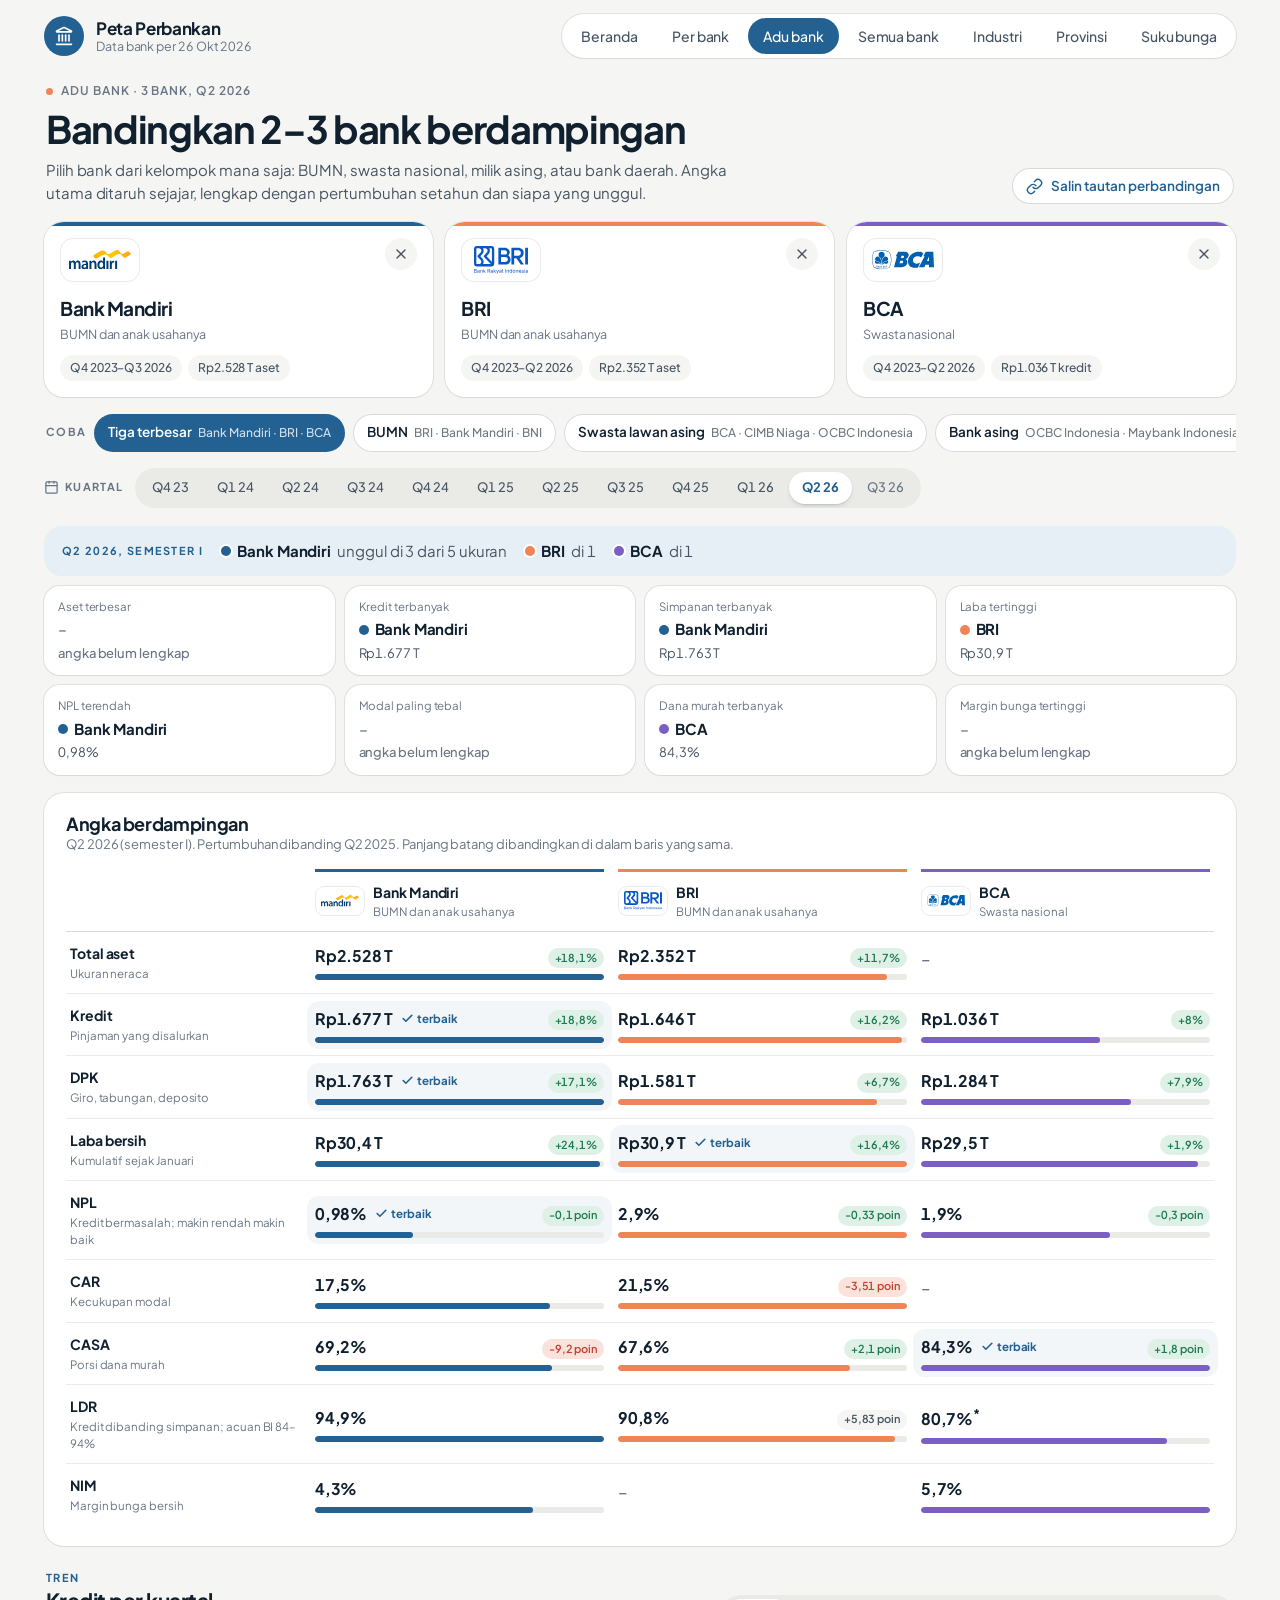
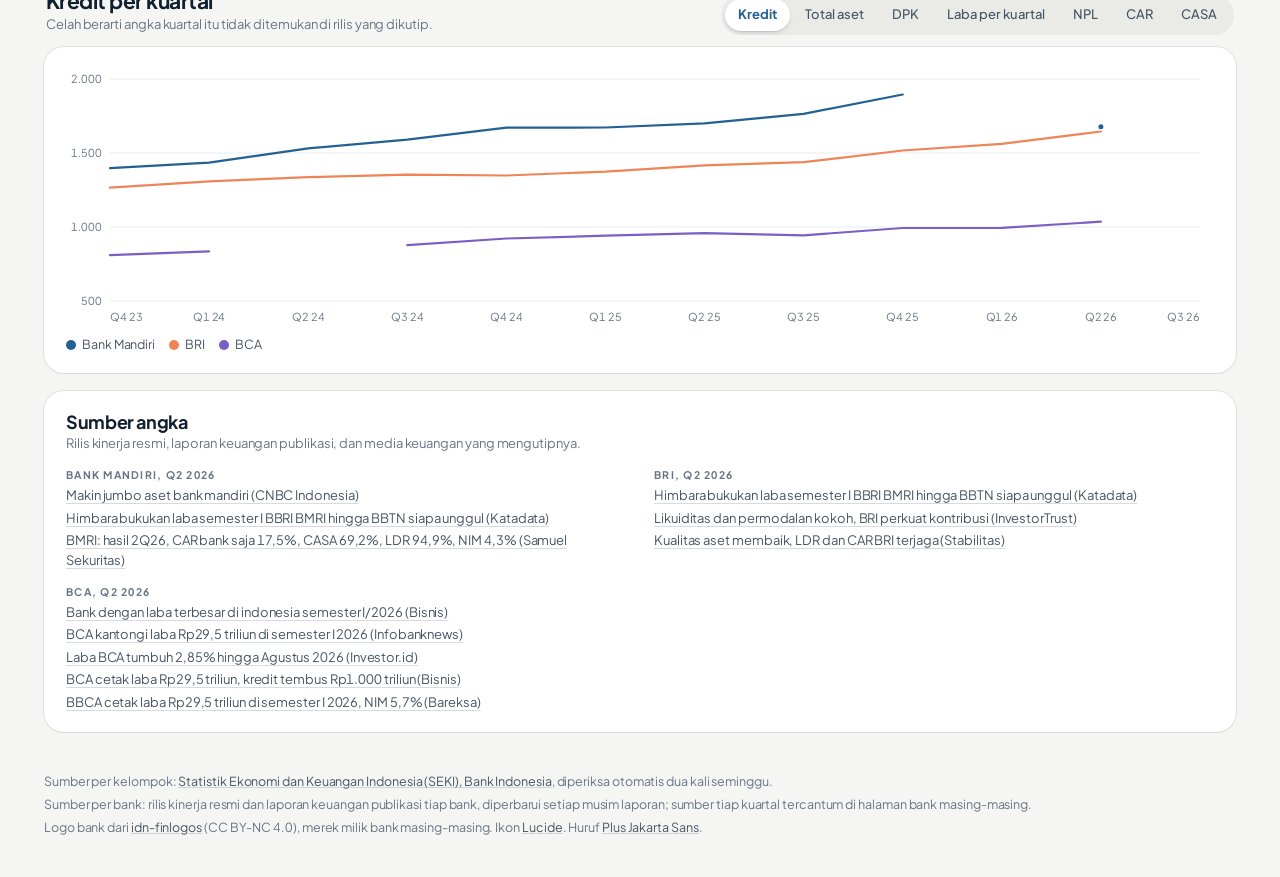
==== banding.html @ 20ae86d4 "Add files via upload" ====
<!doctype html>
<html lang="id">
<head>
  <meta charset="utf-8">
  <meta name="viewport" content="width=device-width, initial-scale=1, viewport-fit=cover">
  <title>Adu 2–3 bank · Peta Perbankan</title>
  <meta name="description" content="Bandingkan dua atau tiga bank mana saja secara berdampingan: aset, kredit, DPK, laba, NPL, CAR, CASA, LDR, dan NIM per kuartal.">
  <meta name="theme-color" content="#F5F5F3">
  <link rel="icon" href="icon.svg" type="image/svg+xml">
  <link rel="preload" href="plus-jakarta-sans.woff2" as="font" type="font/woff2" crossorigin>
  <link rel="stylesheet" href="base.css">
  <link rel="stylesheet" href="style.css">
</head>
<body data-page="banding">
  <header class="top">
    <a class="brand" href="./">
      <span class="brand-mark"><svg class="lc" viewBox="0 0 24 24" fill="none" stroke="currentColor" stroke-width="2" stroke-linecap="round" stroke-linejoin="round" aria-hidden="true"><path d="M10 18v-7"/><path d="M11.119 2.205a2 2 0 0 1 1.762 0l7.84 3.846A.5.5 0 0 1 20.5 7h-17a.5.5 0 0 1-.22-.949z"/><path d="M14 18v-7"/><path d="M18 18v-7"/><path d="M3 22h18"/><path d="M6 18v-7"/></svg></span>
      <span class="brand-text"><b>Peta Perbankan</b><span id="updated">Memuat data…</span></span>
    </a>
    <nav class="top-nav" aria-label="Halaman">
      <a href="./">Beranda</a>
      <a href="bank.html">Per bank</a>
      <a href="banding.html" aria-current="page">Adu bank</a>
      <a href="daftar.html">Semua bank</a>
      <a href="industri.html">Industri</a>
      <a href="provinsi.html">Provinsi</a>
      <a href="bunga.html">Suku bunga</a>
    </nav>
  </header>

  <main class="main">
    <section class="page-head">
      <div class="ph-copy">
        <span class="eyebrow"><i class="dot"></i><span id="cmp-eyebrow">Adu bank</span></span>
        <h1 class="page-title">Bandingkan 2–3 bank berdampingan</h1>
        <p class="lede">Pilih bank dari kelompok mana saja: BUMN, swasta nasional, milik asing, atau bank daerah. Angka utama ditaruh sejajar, lengkap dengan pertumbuhan setahun dan siapa yang unggul.</p>
      </div>
      <div class="ph-tools"><button type="button" class="btn light sm" id="cmp-share"><svg class="lc" viewBox="0 0 24 24" fill="none" stroke="currentColor" stroke-width="2" stroke-linecap="round" stroke-linejoin="round" aria-hidden="true"><path d="M10 13a5 5 0 0 0 7.54.54l3-3a5 5 0 0 0-7.07-7.07l-1.72 1.71"/><path d="M14 11a5 5 0 0 0-7.54-.54l-3 3a5 5 0 0 0 7.07 7.07l1.71-1.71"/></svg><span>Salin tautan perbandingan</span></button></div>
    </section>

    <div id="banner" class="banner" hidden></div>

    <section class="cmp-slots needs-bank" id="cmp-slots" aria-label="Bank yang dibandingkan"></section>
    <div class="cmp-picks needs-bank" id="cmp-picks"></div>

    <div class="qbar needs-bank" id="cmp-qbar">
      <span class="qbar-label"><svg class="lc" viewBox="0 0 24 24" fill="none" stroke="currentColor" stroke-width="2" stroke-linecap="round" stroke-linejoin="round" aria-hidden="true"><rect x="3" y="3" width="18" height="18" rx="2"/><path d="M16 2v3"/><path d="M3 9h18"/><path d="M8 2v3"/></svg>Kuartal</span>
      <div class="seg qseg" id="cmp-quarter" role="group" aria-label="Kuartal"></div>
    </div>

    <section class="cmp-verdict needs-bank" id="cmp-verdict" aria-label="Siapa unggul"></section>

    <section class="card needs-bank" aria-labelledby="cmp-table-h">
      <div class="card-head"><div><h2 id="cmp-table-h">Angka berdampingan</h2><p id="cmp-table-sub"></p></div></div>
      <div class="cmp-table" id="cmp-table" role="table" aria-labelledby="cmp-table-h"></div>
    </section>

    <section class="sect needs-bank" id="cmp-trend-sect" aria-labelledby="cmp-trend-h">
      <div class="sect-head">
        <div><span class="kicker">Tren</span><h2 id="cmp-trend-h">Per kuartal</h2><p id="cmp-trend-note"></p></div>
        <div class="seg" id="cmp-metric" role="group" aria-label="Ukuran"></div>
      </div>
      <div class="card"><div id="cmp-trend"></div></div>
    </section>

    <section class="card needs-bank" aria-labelledby="cmp-src-h">
      <div class="card-head"><div><h2 id="cmp-src-h">Sumber angka</h2><p>Rilis kinerja resmi, laporan keuangan publikasi, dan media keuangan yang mengutipnya.</p></div></div>
      <ul class="bd-sources" id="cmp-sources"></ul>
    </section>
  </main>

  <footer class="foot">
    <span>Sumber per kelompok: <a href="https://www.bi.go.id/id/statistik/ekonomi-keuangan/seki/default.aspx" target="_blank" rel="noopener">Statistik Ekonomi dan Keuangan Indonesia (SEKI), Bank Indonesia</a>, diperiksa otomatis dua kali seminggu. <span id="src-list"></span></span>
    <span>Sumber per bank: rilis kinerja resmi dan laporan keuangan publikasi tiap bank, diperbarui setiap musim laporan; sumber tiap kuartal tercantum di halaman bank masing-masing.</span>
    <span>Logo bank dari <a href="https://github.com/hafidznoor/idn-finlogos" target="_blank" rel="noopener">idn-finlogos</a> (CC BY-NC 4.0), merek milik bank masing-masing. Ikon <a href="https://lucide.dev" target="_blank" rel="noopener">Lucide</a>. Huruf <a href="https://github.com/tokotype/PlusJakartaSans" target="_blank" rel="noopener">Plus Jakarta Sans</a>.</span>
  </footer>

  <script type="module" src="app.js"></script>
</body>
</html>
---- base.css ----
/* Dasar tampilan seri #30Hari30Website
   Kartu putih bersudut besar di atas abu-abu sangat muda, tombol pil hitam, Google Sans Flex.
   Setiap proyek hanya mengganti --accent (dan --accent-soft) di style.css-nya sendiri. */

@font-face {
  font-family: 'Google Sans Flex';
  src: url('./google-sans-flex.woff2') format('woff2');
  font-weight: 1 1000;
  font-style: normal;
  font-display: swap;
}

:root {
  --ink: #15110E;
  --ink-2: #5E5550;
  --ink-3: #8F857E;
  --line: rgba(21, 17, 14, .08);
  --line-2: rgba(21, 17, 14, .14);
  --bg: #F4F4F2;
  --bg-2: #E9E9E6;
  --card: #FFFFFF;
  --accent: #2F6BFF;
  --accent-soft: #E3EBFF;
  --good: #1E8A55;
  --good-soft: #DCF2E5;
  --bad: #D8381E;
  --bad-soft: #FDE2DB;
  --warn: #A86400;
  --warn-soft: #FFEBC2;
  --shadow: 0 1px 2px rgba(20, 20, 20, .04), 0 24px 48px -30px rgba(20, 20, 20, .22);
  --font: 'Google Sans Flex', 'Google Sans', 'Segoe UI', Roboto, system-ui, sans-serif;
  --radius: 32px;
  /* Warna seri kategorikal (urutan tetap, lulus uji buta warna untuk garis dan batang bersebelahan). */
  --s1: #2a78d6; --s2: #eb6834; --s3: #1baf7a; --s4: #eda100; --s5: #e87ba4; --s6: #008300; --s7: #6250d6; --s8: #e34948;
}

* { box-sizing: border-box; }
html { -webkit-text-size-adjust: 100%; }
body {
  margin: 0; min-height: 100vh; font-family: var(--font); color: var(--ink); background: var(--bg);
  font-size: 15px; line-height: 1.5; -webkit-font-smoothing: antialiased; font-variant-numeric: tabular-nums;
}
[hidden] { display: none !important; }
button, input, select, textarea { font: inherit; color: inherit; }
h1, h2, h3, h4, p, figure, blockquote, dl, dd { margin: 0; }
ul[class], ol[class] { list-style: none; margin: 0; padding: 0; }
a { color: inherit; }
img { max-width: 100%; }
svg { flex-shrink: 0; }
.ic { width: 18px; height: 18px; fill: none; stroke: currentColor; stroke-width: 1.8; stroke-linecap: round; stroke-linejoin: round; }
:focus-visible { outline: 2px solid var(--ink); outline-offset: 3px; }
.sr-only { position: absolute; width: 1px; height: 1px; overflow: hidden; clip: rect(0 0 0 0); white-space: nowrap; }

/* ---------- Kerangka ---------- */
.top {
  display: flex; align-items: center; justify-content: space-between; gap: 16px;
  max-width: 1240px; margin: 0 auto; padding: calc(18px + env(safe-area-inset-top, 0px)) 24px 10px;
}
.brand { display: flex; align-items: center; gap: 12px; min-width: 0; text-decoration: none; }
.brand-mark { width: 44px; height: 44px; border-radius: 50%; background: var(--ink); color: #fff; display: grid; place-items: center; }
.brand-mark .ic { width: 22px; height: 22px; }
.brand-text { display: grid; line-height: 1.2; min-width: 0; }
.brand-text b { font-size: 17px; font-weight: 600; letter-spacing: -.01em; }
.brand-text span { font-size: 13px; color: var(--ink-2); white-space: nowrap; overflow: hidden; text-overflow: ellipsis; }
.top-nav { display: flex; gap: 4px; padding: 4px; border-radius: 999px; background: var(--card); box-shadow: var(--shadow); }
.top-nav a, .top-nav button {
  display: inline-flex; align-items: center; height: 38px; padding: 0 16px; border-radius: 999px; border: 0; background: none;
  text-decoration: none; font-size: 14px; color: var(--ink-2); cursor: pointer; white-space: nowrap;
}
.top-nav [aria-current="page"], .top-nav [aria-pressed="true"] { background: var(--ink); color: #fff; }
.main { max-width: 1240px; margin: 0 auto; padding: 8px 24px 64px; display: grid; gap: 20px; }

.hero { display: grid; gap: 10px; padding: 18px 4px 6px; }
.eyebrow { display: inline-flex; align-items: center; gap: 8px; font-size: 13px; color: var(--ink-2); }
.eyebrow .dot { width: 8px; height: 8px; border-radius: 50%; background: var(--accent); }
.display { font-size: clamp(34px, 5.2vw, 58px); line-height: 1.04; font-weight: 300; letter-spacing: -.04em; max-width: 18ch; }
.display b { font-weight: 600; }
.lede { font-size: 17px; color: var(--ink-2); max-width: 62ch; }

.card { background: var(--card); border-radius: var(--radius); padding: 24px 26px; box-shadow: var(--shadow); min-width: 0; }
.card.flat { box-shadow: none; }
.card.tint { background: var(--accent-soft); box-shadow: none; }
.card-head { display: flex; align-items: flex-start; justify-content: space-between; gap: 12px; flex-wrap: wrap; margin-bottom: 16px; }
.card-head h2, .h2 { font-size: 21px; line-height: 1.25; font-weight: 500; letter-spacing: -.02em; }
.card-head p, .sub { font-size: 13.5px; color: var(--ink-2); }
.grid { display: grid; gap: 20px; }
.grid.two { grid-template-columns: repeat(2, minmax(0, 1fr)); }
.grid.three { grid-template-columns: repeat(3, minmax(0, 1fr)); }
.grid.four { grid-template-columns: repeat(4, minmax(0, 1fr)); }
.grid.wide-left { grid-template-columns: minmax(0, 1.6fr) minmax(0, 1fr); }

/* ---------- Angka ---------- */
.stat { display: grid; gap: 6px; align-content: start; }
.stat-label { font-size: 13px; color: var(--ink-2); }
.stat-value { font-size: 34px; line-height: 1.05; font-weight: 400; letter-spacing: -.03em; }
.stat-value small { font-size: 15px; color: var(--ink-2); letter-spacing: 0; margin-left: 4px; }
.delta { display: inline-flex; align-items: center; gap: 4px; height: 24px; padding: 0 9px; border-radius: 999px; font-size: 12.5px; font-weight: 500; width: max-content; }
.delta.up { background: var(--bad-soft); color: var(--bad); }
.delta.down { background: var(--good-soft); color: var(--good); }
.delta.flat { background: var(--bg); color: var(--ink-2); }
.delta.good-up.up { background: var(--good-soft); color: var(--good); }
.delta.good-up.down { background: var(--bad-soft); color: var(--bad); }

/* ---------- Tombol & kontrol ---------- */
.btn {
  display: inline-flex; align-items: center; justify-content: center; gap: 8px; height: 46px; padding: 0 22px; border-radius: 999px;
  border: 0; cursor: pointer; font-size: 15px; font-weight: 500; white-space: nowrap; text-decoration: none; transition: transform .12s, background .15s;
}
.btn:active { transform: scale(.97); }
.btn.dark { background: var(--ink); color: #fff; }
.btn.dark:hover { background: #2C2622; }
.btn.light { background: var(--card); color: var(--ink); box-shadow: inset 0 0 0 1px var(--line-2); }
.btn.light:hover { background: var(--bg); }
.btn.sm { height: 36px; padding: 0 14px; font-size: 14px; }
.chips { display: flex; gap: 8px; flex-wrap: wrap; }
.chips.scroll { flex-wrap: nowrap; overflow-x: auto; scrollbar-width: none; padding-bottom: 2px; }
.chips.scroll::-webkit-scrollbar { display: none; }
.chip {
  display: inline-flex; align-items: center; gap: 6px; height: 36px; padding: 0 14px; border-radius: 999px; border: 0; cursor: pointer;
  background: var(--card); box-shadow: inset 0 0 0 1px var(--line-2); font-size: 14px; white-space: nowrap; text-decoration: none;
}
.chip small { font-size: 12px; opacity: .6; }
.chip[aria-pressed="true"], .chip.on { background: var(--ink); color: #fff; box-shadow: none; }
.field { display: grid; gap: 6px; }
.field label, .label { font-size: 13px; color: var(--ink-2); }
.input, .select {
  height: 46px; width: 100%; padding: 0 16px; border-radius: 16px; border: 0; background: var(--bg);
  box-shadow: inset 0 0 0 1px var(--line); outline: 0; font-size: 15px;
}
.input:focus, .select:focus { box-shadow: inset 0 0 0 1.5px var(--ink); background: var(--card); }
.select { appearance: none; -webkit-appearance: none; padding-right: 40px; cursor: pointer;
  background-image: url("data:image/svg+xml,%3Csvg xmlns='http://www.w3.org/2000/svg' viewBox='0 0 24 24' fill='none' stroke='%235E5550' stroke-width='2' stroke-linecap='round'%3E%3Cpath d='m6 9 6 6 6-6'/%3E%3C/svg%3E");
  background-repeat: no-repeat; background-position: right 14px center; background-size: 16px; }
.seg { display: inline-flex; padding: 4px; gap: 2px; border-radius: 999px; background: var(--bg); }
.seg button { height: 34px; padding: 0 14px; border-radius: 999px; border: 0; background: none; cursor: pointer; font-size: 13.5px; color: var(--ink-2); }
.seg button[aria-pressed="true"] { background: var(--card); color: var(--ink); box-shadow: 0 1px 3px rgba(0, 0, 0, .08); }

/* ---------- Daftar & tabel ---------- */
.rows { display: grid; }
.row { display: grid; grid-template-columns: auto minmax(0, 1fr) auto; align-items: center; gap: 12px; padding: 12px 0; border-top: 1px solid var(--line); }
.row:first-child { border-top: 0; }
.row-main { display: grid; min-width: 0; }
.row-main b { font-weight: 500; overflow: hidden; text-overflow: ellipsis; white-space: nowrap; }
.row-main span { font-size: 13px; color: var(--ink-2); overflow: hidden; text-overflow: ellipsis; white-space: nowrap; }
.rank { width: 30px; height: 30px; border-radius: 50%; background: var(--bg); display: grid; place-items: center; font-size: 13px; color: var(--ink-2); }
.table-wrap { overflow-x: auto; margin: 0 -6px; }
table.tbl { width: 100%; border-collapse: collapse; font-size: 14px; }
.tbl th { text-align: left; font-weight: 500; color: var(--ink-2); font-size: 12.5px; padding: 8px 10px; border-bottom: 1px solid var(--line-2); white-space: nowrap; }
.tbl td { padding: 10px; border-bottom: 1px solid var(--line); white-space: nowrap; }
.tbl td.num, .tbl th.num { text-align: right; }
.tbl tr:last-child td { border-bottom: 0; }
.tbl button.sort { border: 0; background: none; padding: 0; cursor: pointer; color: inherit; font: inherit; }
.bar { height: 8px; border-radius: 999px; background: var(--bg); overflow: hidden; min-width: 60px; }
.bar i { display: block; height: 100%; border-radius: 999px; background: var(--accent); }
.tag { display: inline-flex; align-items: center; height: 24px; padding: 0 10px; border-radius: 999px; font-size: 12.5px; font-weight: 500; background: var(--bg); color: var(--ink-2); white-space: nowrap; }
.tag.good { background: var(--good-soft); color: var(--good); }
.tag.bad { background: var(--bad-soft); color: var(--bad); }
.tag.warn { background: var(--warn-soft); color: var(--warn); }
.tag.accent { background: var(--accent-soft); color: var(--ink); }

ul.bars { display: grid; gap: 10px; }
.bar-row { display: grid; grid-template-columns: minmax(0, 1.1fr) minmax(0, 1.4fr) auto; align-items: center; gap: 12px; font-size: 14px; }
.bar-label { display: grid; min-width: 0; overflow: hidden; text-overflow: ellipsis; white-space: nowrap; }
.bar-label small { font-size: 12px; color: var(--ink-3); }
.bar-value { font-weight: 500; text-align: right; min-width: 56px; }

/* ---------- Grafik ---------- */
.spark { display: block; }
.chart { position: relative; width: 100%; }
.chart svg { display: block; width: 100%; height: auto; overflow: visible; touch-action: pan-y; }
.tip-dot { display: inline-block; width: 8px; height: 8px; border-radius: 50%; margin-right: 6px; }
.chart .axis text { font-size: 11px; fill: var(--ink-3); }
.chart .grid-line { stroke: var(--line); stroke-width: 1; }
.chart .series { fill: none; stroke: var(--accent); stroke-width: 2; stroke-linejoin: round; stroke-linecap: round; }
.chart .series.s2 { stroke: var(--ink); }
.chart .series.s3 { stroke: #C4A15A; }
.chart .area { fill: var(--accent); opacity: .08; }
.chart .cursor { stroke: var(--ink-3); stroke-width: 1; stroke-dasharray: 3 3; }
.chart .dot { fill: var(--card); stroke: var(--accent); stroke-width: 2; }
.tip {
  position: absolute; pointer-events: none; z-index: 5; min-width: 120px; padding: 8px 12px; border-radius: 14px; background: var(--ink); color: #fff;
  font-size: 12.5px; line-height: 1.45; transform: translate(-50%, calc(-100% - 12px)); white-space: nowrap;
}
.tip b { font-weight: 500; }
.legend { display: flex; gap: 14px; flex-wrap: wrap; font-size: 12.5px; color: var(--ink-2); margin-top: 8px; }
.legend i { display: inline-block; width: 10px; height: 10px; border-radius: 50%; margin-right: 6px; vertical-align: -1px; background: var(--accent); }

/* ---------- Status ---------- */
.banner { display: flex; align-items: center; gap: 12px; padding: 14px 18px; border-radius: 20px; background: var(--warn-soft); color: var(--warn); font-size: 14px; }
.banner.info { background: var(--card); color: var(--ink-2); box-shadow: inset 0 0 0 1px var(--line-2); }
.banner b { color: var(--ink); font-weight: 500; }
.sources { display: flex; flex-wrap: wrap; gap: 6px 16px; }
.empty { display: grid; gap: 10px; justify-items: center; text-align: center; padding: 48px 20px; color: var(--ink-2); }
.empty b { color: var(--ink); font-size: 18px; font-weight: 500; }
.skeleton { background: var(--bg); animation: sk 1.1s ease-in-out infinite alternate; border-radius: 12px; min-height: 18px; }
@keyframes sk { to { opacity: .45; } }
.note { font-size: 12.5px; color: var(--ink-3); }

.foot { max-width: 1240px; margin: 0 auto; padding: 8px 24px calc(40px + env(safe-area-inset-bottom, 0px)); display: grid; gap: 6px; font-size: 13px; color: var(--ink-2); }
.foot a { color: var(--ink); }

@media (max-width: 980px) {
  .grid.four { grid-template-columns: repeat(2, minmax(0, 1fr)); }
  .grid.three, .grid.wide-left { grid-template-columns: minmax(0, 1fr); }
}
@media (max-width: 720px) {
  .top { padding: calc(14px + env(safe-area-inset-top, 0px)) 16px 6px; flex-wrap: wrap; }
  .top-nav { order: 3; width: 100%; overflow-x: auto; scrollbar-width: none; }
  .main { padding: 4px 16px 48px; gap: 14px; }
  .foot { padding: 4px 16px 32px; }
  .grid.two { grid-template-columns: minmax(0, 1fr); }
  .card { padding: 20px; border-radius: 26px; }
  .stat-value { font-size: 24px; white-space: nowrap; }
  .lede { font-size: 15.5px; }
}
@media (prefers-reduced-motion: reduce) { * { transition: none !important; animation: none !important; } }

/* ---------- Peta petak provinsi ---------- */
.tilemap { position: relative; }
.tm-scroll { overflow-x: auto; scrollbar-width: none; }
.tm-scroll::-webkit-scrollbar { display: none; }
.tilemap svg { display: block; width: 100%; min-width: 600px; height: auto; overflow: visible; }
.tilemap .tile { cursor: pointer; outline: none; }
.tilemap .tile text { font-size: 11px; font-weight: 500; pointer-events: none; letter-spacing: .02em; }
.tilemap .tile rect { transition: transform .12s; transform-box: fill-box; transform-origin: center; }
.tilemap .tile:hover rect, .tilemap .tile:focus rect { stroke: var(--ink); stroke-width: 2; }
.tilemap .tile.none { cursor: default; }
.tilemap .tile.none:hover rect { stroke: none; }
.tilemap .scale { display: flex; align-items: center; gap: 4px; margin-top: 12px; font-size: 12px; color: var(--ink-2); }
.tilemap .scale i { width: 28px; height: 10px; border-radius: 4px; display: inline-block; }
.tilemap .scale span:first-child { margin-right: 6px; }
.tilemap .scale span:last-child { margin-left: 6px; }

/* ---------- Lembar detail (dialog) ---------- */
dialog.sheet {
  width: min(880px, calc(100% - 32px)); max-height: calc(100% - 48px); border: 0; padding: 28px; border-radius: 32px;
  background: var(--card); color: var(--ink); box-shadow: 0 40px 80px -30px rgba(0, 0, 0, .4);
}
dialog.sheet::backdrop { background: rgba(21, 17, 14, .45); }
.sheet-close { position: absolute; right: 18px; top: 18px; z-index: 2; }
.film-actions { display: flex; gap: 10px; flex-wrap: wrap; margin-top: 4px; }
@media (max-width: 720px) {
  dialog.sheet { padding: 20px; border-radius: 26px; width: calc(100% - 16px); max-height: calc(100% - 24px); }
}
.chart .lone { fill: var(--accent); stroke: var(--card); stroke-width: 2; }
---- style.css ----
/* Peta Perbankan: latar putih tulang #F5F5F3, kartu putih, teks biru tua #10202F, aksen biru #226192
   (tombol, grafik, angka terbaik), dan oranye #EF8557 hanya untuk sorotan kecil (titik, tepi kartu saat disorot).
   Huruf Plus Jakarta Sans (SIL Open Font License, di-host di repo ini). */
@font-face {
  font-family: 'Plus Jakarta Sans Variable';
  src: url('./plus-jakarta-sans.woff2') format('woff2');
  font-weight: 200 800;
  font-style: normal;
  font-display: swap;
}
:root {
  --font: 'Plus Jakarta Sans Variable', 'Plus Jakarta Sans', system-ui, -apple-system, 'Segoe UI', sans-serif;
  --ink: #10202F; --ink-2: #475563; --ink-3: #697584;
  --line: rgba(16, 32, 47, .09); --line-2: rgba(16, 32, 47, .16);
  --bg: #F5F5F3; --bg-2: #EAEBE7; --card: #FFFFFF; --paper: #FFFFFF;
  --accent: #226192; --accent-ink: #1A4C73; --accent-soft: #E7EFF6;
  --coral: #EF8557;
  --good: #1D7A52; --good-soft: #DFF1E7; --bad: #C2412D; --bad-soft: #FBE3DC; --warn: #8F5A00; --warn-soft: #FBEBCB;
  --shadow: 0 0 0 1px var(--line), 0 1px 2px rgba(16, 32, 47, .04);
  --lift: 0 0 0 1px var(--line), 0 16px 32px -22px rgba(16, 32, 47, .35);
  --radius: 20px;
  /* Seri kategorikal, urutan tetap; lulus uji buta warna untuk pasangan bersebelahan di atas kartu putih.
     #EF8557 dan #C99A12 di bawah 3:1 terhadap putih, jadi setiap grafik memakai legenda dan punya tabel angka. */
  --s1: #226192; --s2: #EF8557; --s3: #7B5FC4; --s4: #C99A12; --s5: #178A73; --s6: #3A9AD9; --s7: #C94F7C; --s8: #5E7F14;
}

/* ---------- Dasar ---------- */
body { letter-spacing: -.005em; background: var(--bg); }
:focus-visible { outline: 2px solid var(--accent); outline-offset: 3px; }
.main { gap: 18px; padding-bottom: 40px; }
/* Anak grid boleh menyempit; isi yang lebar (tabel, pilihan kuartal) menggulir di dalamnya sendiri. */
.main > *, .hero > *, .sect > *, .grid > * { min-width: 0; }
.linkish { padding: 0; border: 0; background: none; cursor: pointer; font: inherit; color: var(--accent); font-weight: 600; text-decoration: underline; text-underline-offset: 3px; }
.lc { width: 18px; height: 18px; flex-shrink: 0; }
.tag .lc { width: 14px; height: 14px; margin-right: 6px; }
a { text-decoration-color: var(--line-2); }

.top { padding-top: calc(14px + env(safe-area-inset-top, 0px)); padding-bottom: 6px; }
.brand-mark { width: 40px; height: 40px; background: var(--accent); }
.brand-mark .lc { width: 20px; height: 20px; }
.brand-text b { font-weight: 700; letter-spacing: -.02em; }
.brand-text span { font-size: 12.5px; color: var(--ink-3); }
.top-nav { box-shadow: var(--shadow); }
.top-nav a { height: 36px; padding: 0 15px; font-weight: 500; }
.top-nav a:hover { color: var(--accent); }
.top-nav [aria-current="page"], .top-nav [aria-current="page"]:hover { background: var(--accent); color: #fff; }

.eyebrow { gap: 8px; font-size: 12px; font-weight: 600; letter-spacing: .08em; text-transform: uppercase; color: var(--ink-3); }
.eyebrow .dot { width: 7px; height: 7px; background: var(--coral); }
.kicker { display: block; margin-bottom: 2px; font-size: 11px; font-weight: 700; letter-spacing: .12em; text-transform: uppercase; color: var(--accent); }
.display { font-size: clamp(34px, 4.3vw, 54px); font-weight: 700; letter-spacing: -.04em; line-height: 1.04; max-width: 15ch; }
.display b { font-weight: 800; color: var(--accent); }
.lede { font-size: 16px; line-height: 1.55; color: var(--ink-2); }
.page-title { font-size: clamp(28px, 3vw, 38px); font-weight: 700; letter-spacing: -.035em; line-height: 1.1; }

.card { padding: 20px 22px; border-radius: var(--radius); box-shadow: var(--shadow); }
.card-head { margin-bottom: 14px; gap: 10px; }
.card-head h2, .h2 { font-size: 18px; font-weight: 700; letter-spacing: -.02em; }
.card-head p { font-size: 13px; color: var(--ink-3); max-width: 70ch; }
.grid { gap: 16px; }
.note { color: var(--ink-3); }

.btn { height: 44px; padding: 0 20px; font-weight: 600; font-size: 14.5px; }
.btn.sm { height: 36px; padding: 0 14px; font-size: 13.5px; }
.btn.dark { background: var(--accent); color: #fff; }
.btn.dark:hover { background: var(--accent-ink); }
.btn.light { background: var(--card); color: var(--accent); box-shadow: inset 0 0 0 1px var(--line-2); }
.btn.light:hover { background: var(--accent-soft); box-shadow: inset 0 0 0 1px transparent; }
.btn .lc { width: 16px; height: 16px; transition: transform .25s cubic-bezier(.34, 1.56, .64, 1); }
.btn:hover .lc { transform: translateX(3px); }

.chart .series { stroke-width: 2.2; }
.chart .dot { stroke: var(--accent); }
.legend { gap: 6px 14px; }
.tip { background: var(--ink); border-radius: 12px; }
.banner { border-radius: 16px; }
.tbl th { font-weight: 600; color: var(--ink-3); font-size: 12px; }
.tbl td { padding: 9px 10px; }
.delta { font-weight: 600; }

/* ---------- Tombol pilihan dengan indikator cair (lihat ui.js) ---------- */
.seg { position: relative; isolation: isolate; background: var(--bg-2); max-width: 100%; overflow-x: auto; scrollbar-width: none; }
.seg::-webkit-scrollbar { display: none; }
.seg button { height: 32px; padding: 0 13px; font-size: 13px; font-weight: 500; white-space: nowrap; }
.seg-blob {
  position: absolute; z-index: 0; border-radius: 999px; background: var(--card); pointer-events: none;
  box-shadow: 0 1px 2px rgba(16, 32, 47, .12), 0 4px 10px -6px rgba(16, 32, 47, .3);
  transition: left .46s cubic-bezier(.34, 1.56, .64, 1), width .46s cubic-bezier(.34, 1.56, .64, 1), transform .3s ease, opacity .2s;
}
.seg-blob.stretch { transition: left .13s ease-out, width .13s ease-out, transform .13s ease-out; transform: scaleY(.84); }
.seg.liquid button { position: relative; z-index: 1; transition: color .25s; }
.seg.liquid button[aria-pressed="true"] { background: none; box-shadow: none; }
.seg button[aria-pressed="true"] { color: var(--accent); font-weight: 700; }
.seg button small { margin-left: 6px; font-size: 11.5px; color: var(--ink-3); }

/* ---------- Tepi kartu menyala tipis mengikuti kursor (lihat ui.js) ---------- */
.bcard, .card.stat, .fact, .card.so { position: relative; }
.bcard::after, .card.stat::after, .fact::after, .card.so::after {
  content: ''; position: absolute; inset: 0; border-radius: inherit; padding: 1.5px; pointer-events: none; opacity: 0;
  background: radial-gradient(150px circle at var(--ex, -300px) var(--ey, -300px), rgba(239, 133, 87, .9), rgba(239, 133, 87, 0) 72%);
  -webkit-mask: linear-gradient(#000 0 0) content-box, linear-gradient(#000 0 0);
  -webkit-mask-composite: xor; mask-composite: exclude; transition: opacity .35s;
}
.bcard:hover::after, .card.stat:hover::after, .fact:hover::after, .card.so:hover::after { opacity: 1; }

/* ---------- Kartu muncul dari blur secara berurutan (lihat ui.js) ---------- */
@keyframes develop {
  from { opacity: 0; filter: blur(8px); transform: translateY(6px) scale(.99); }
  60% { filter: blur(0); }
  to { opacity: 1; filter: none; transform: none; }
}
.develop { animation: develop .5s cubic-bezier(.2, .8, .2, 1) both; animation-delay: var(--d, 0ms); }
.bar { background: var(--bg-2); }
.bar i { transition: width .6s cubic-bezier(.2, .8, .2, 1); }

/* ---------- Kepala halaman dan bagian ---------- */
.page-head { display: flex; align-items: flex-end; justify-content: space-between; gap: 14px 24px; flex-wrap: wrap; padding: 10px 2px 0; }
.ph-copy { display: grid; gap: 8px; min-width: 0; max-width: 760px; }
.ph-copy .lede { font-size: 15px; }
.ph-tools { display: flex; min-width: 0; max-width: 100%; }
.sect { display: grid; gap: 12px; min-width: 0; }
.sect-head { display: flex; align-items: flex-end; justify-content: space-between; gap: 10px 20px; flex-wrap: wrap; padding: 6px 2px 0; }
.sect-head h2 { font-size: 21px; font-weight: 700; letter-spacing: -.025em; line-height: 1.2; }
.sect-head p { margin-top: 2px; font-size: 13px; color: var(--ink-3); max-width: 80ch; }
.info-strip { display: flex; gap: 12px; align-items: flex-start; padding: 14px 18px; border-radius: 16px; background: var(--accent-soft); font-size: 13.5px; color: var(--ink-2); }
.info-strip .lc { margin-top: 1px; color: var(--accent); }
.info-strip b { color: var(--ink); font-weight: 600; }

/* ---------- Beranda: judul dan panggung logo ---------- */
.hero { display: grid; grid-template-columns: minmax(0, 1fr) minmax(0, 1.1fr); align-items: center; gap: 8px 20px; padding: 6px 0 0; }
.hero-copy { display: grid; gap: 14px; align-content: center; justify-items: start; padding: 12px 0; min-width: 0; }
.hero-copy .lede { max-width: 48ch; }
.hero-actions { display: flex; gap: 8px; flex-wrap: wrap; }
.facts { display: grid; gap: 8px; width: 100%; margin-top: 8px; }
.facts-label { font-size: 11px; font-weight: 700; letter-spacing: .12em; text-transform: uppercase; color: var(--ink-3); }
.fact-row { display: grid; grid-template-columns: repeat(3, minmax(0, 1fr)); gap: 10px; }
.fact {
  display: grid; gap: 4px; align-content: start; padding: 12px 14px; border-radius: 16px; background: var(--card); box-shadow: var(--shadow);
  text-decoration: none; transition: transform .25s cubic-bezier(.34, 1.56, .64, 1), box-shadow .25s;
}
.fact:hover { transform: translateY(-2px); box-shadow: var(--lift); }
.fact small { font-size: 11.5px; color: var(--ink-3); }
.fact b { font-size: 19px; font-weight: 700; letter-spacing: -.02em; white-space: nowrap; }
.fact > span { display: flex; align-items: center; gap: 8px; min-width: 0; font-size: 13px; font-weight: 500; color: var(--ink-2); }
.fact .logo-xs { width: 42px; height: 26px; padding: 4px 5px; border-radius: 8px; }

.orbit-wrap { position: relative; min-width: 0; }
.orbit-core { position: absolute; inset: 0; z-index: 0; display: grid; place-content: center; justify-items: center; gap: 4px; text-align: center; pointer-events: none; }
.orbit-core b { font-size: 30px; font-weight: 800; letter-spacing: -.04em; color: var(--accent); line-height: 1; }
.orbit-core span { display: inline-flex; align-items: center; gap: 6px; font-size: 12.5px; color: var(--ink-3); }
.orbit-core .lc { width: 15px; height: 15px; }
.orbit-wrap:has(.orbit-field[data-mode="carousel"]) .orbit-core { display: none; }
.orbit-field { position: relative; height: 540px; overflow: hidden; touch-action: pan-y; contain: layout paint; }
.orbit-stage { position: absolute; inset: 0; }

/* Tiap kartu adalah ruang 3D kecil berisi dua sisi; posisinya di tengah ruang supaya titik putarnya sama. */
.tile {
  --tw: 132px; --th: 100px;
  position: absolute; left: 50%; top: 50%; width: var(--tw); height: var(--th);
  margin: calc(var(--th) / -2) 0 0 calc(var(--tw) / -2); padding: 0; border: 0; border-radius: 22px;
  background: none; cursor: pointer; transform-style: preserve-3d; will-change: transform; font: inherit; color: inherit;
}
.tile:focus { outline: none; }
.tile .face {
  position: absolute; inset: 0; border-radius: inherit; display: grid; justify-items: center; align-content: center;
  gap: 7px; padding: 10px; text-align: center; backface-visibility: hidden; -webkit-backface-visibility: hidden;
  transition: opacity .4s;
}
.tile .front { background: #fff; box-shadow: inset 0 0 0 1px var(--line), 0 12px 26px -18px rgba(16, 32, 47, .4); }
.tile .front small { font-size: 10px; font-weight: 700; letter-spacing: .12em; color: var(--ink-3); }
.tile .back { transform: rotateY(180deg); gap: 2px; background: var(--accent); color: #fff; }
.tile .back small { font-size: 10px; font-weight: 600; letter-spacing: .08em; text-transform: uppercase; color: rgba(255, 255, 255, .66); }
.tile .back b { font-size: 17px; font-weight: 700; letter-spacing: -.02em; }
.tile .back span { font-size: 11px; color: rgba(255, 255, 255, .74); }
.tile .back em { margin-top: 3px; font-style: normal; font-size: 11px; font-weight: 700; color: #FFD2BD; }
.tile .back em.neg { color: #fff; opacity: .8; }
.tile.dim .face { opacity: .3; }
.orbit-field.many .tile { --tw: 116px; --th: 88px; border-radius: 20px; }
.orbit-field.many .tile .logo { width: 84px; height: clamp(30px, calc(84px / var(--ratio, 2.4)), 44px); }
.orbit-field.many .tile .face { gap: 6px; padding: 9px; }
.orbit-field.many .tile .back b { font-size: 15px; }
.tile:focus-visible .front { box-shadow: 0 0 0 3px var(--coral), 0 12px 26px -18px rgba(16, 32, 47, .4); }

/* ---------- Logo bank (SVG lokal) ---------- */
/* Flex (bukan grid) supaya tinggi 100% pada gambar mengikuti tinggi wadah, termasuk logo yang hampir persegi. */
.logo, .logo-lg, .logo-sm, .logo-xs { display: inline-flex; align-items: center; justify-content: center; flex-shrink: 0; box-sizing: border-box; overflow: hidden; }
.logo img, .logo-lg img, .logo-sm img, .logo-xs img { display: block; width: 100%; height: 100%; min-width: 0; min-height: 0; object-fit: contain; }
/* Logo melebar dibuat lebar penuh; logo yang hampir persegi dibuat lebih tinggi supaya ukurannya seimbang. */
.logo { width: 96px; height: clamp(36px, calc(96px / var(--ratio, 2.4)), 52px); }
.logo-sm { width: 80px; height: 44px; padding: 8px 9px; border-radius: 13px; background: #fff; box-shadow: inset 0 0 0 1px var(--line); }
.logo-xs { width: 50px; height: 30px; padding: 5px 6px; border-radius: 9px; background: #fff; box-shadow: inset 0 0 0 1px var(--line); }
.logo-lg { width: 150px; height: 84px; padding: 14px 18px; border-radius: 20px; background: #fff; box-shadow: inset 0 0 0 1px var(--line-2); }
.mono { background: var(--bg-2); box-shadow: none; border-radius: 12px; }
.mono::before { content: attr(data-initials); font-weight: 700; letter-spacing: -.03em; color: var(--ink); }
.logo.mono { width: 60px; height: 52px; }
.logo.mono::before { font-size: 18px; }
.logo-lg.mono::before { font-size: 26px; }
.logo-sm.mono::before { font-size: 14px; }
.logo-xs.mono::before { font-size: 10px; }

/* ---------- Beranda: sorotan per kelompok ---------- */
.card.so { padding: 16px 16px 8px; }
.so-head { display: flex; align-items: flex-start; justify-content: space-between; gap: 10px; margin-bottom: 6px; padding: 0 4px; }
.so-head h3 { font-size: 16px; font-weight: 700; letter-spacing: -.02em; }
.so-go { display: grid; place-items: center; width: 34px; height: 34px; border-radius: 50%; color: var(--accent); box-shadow: inset 0 0 0 1.5px var(--accent-soft); transition: background .2s, color .2s; }
.so-go .lc { width: 16px; height: 16px; }
.so-go:hover { background: var(--accent); color: #fff; }
.so-tbl { font-size: 13.5px; }
.so-tbl th, .so-tbl td { padding-left: 6px; padding-right: 6px; }
.so-tbl td { padding-top: 7px; padding-bottom: 7px; }
.so-tbl .tb-name { gap: 8px; }
.so-tbl .tb-name b { font-size: 13.5px; line-height: 1.25; }
/* Nama bank boleh dua baris supaya kolom angka tetap muat di kartu yang sempit. */
.so-tbl td:first-child { white-space: normal; }
.so-tbl .logo-xs { width: 44px; height: 27px; padding: 4px 5px; border-radius: 8px; }
.so-tbl td.best, .bank-tbl td.best { font-weight: 700; color: var(--accent); }

/* ---------- Per bank: kuartal, kartu, peringkat, tabel ---------- */
.qbar { display: flex; align-items: center; gap: 12px; min-width: 0; margin-top: -4px; }
.qbar-label { display: inline-flex; align-items: center; gap: 6px; font-size: 11px; font-weight: 700; letter-spacing: .12em; text-transform: uppercase; color: var(--ink-3); flex-shrink: 0; }
.qbar-label .lc { width: 15px; height: 15px; }
.qseg button { min-width: 58px; }

/* Jumlah kolom diatur bank.js (--cols) supaya setiap baris terisi rata. */
.bcards { display: grid; grid-template-columns: repeat(var(--cols, 4), minmax(0, 1fr)); gap: 12px; }
.bcard {
  display: grid; gap: 14px; align-content: start; padding: 16px 16px 18px; border-radius: 20px; background: var(--card);
  box-shadow: var(--shadow); text-decoration: none; color: inherit;
  transition: transform .25s cubic-bezier(.34, 1.56, .64, 1), box-shadow .25s;
}
.bcard:hover { transform: translateY(-3px); box-shadow: var(--lift); }
.bcard.empty-q { background: transparent; box-shadow: inset 0 0 0 1px var(--line-2); }
.bcard.empty-q .bc-stats { opacity: .45; }
.bc-head { display: flex; flex-wrap: wrap; align-items: center; gap: 10px; min-width: 0; }
.bc-title { display: grid; min-width: 0; flex: 1 0 100%; order: 3; }
.bc-title b { font-size: 15.5px; font-weight: 700; letter-spacing: -.015em; overflow: hidden; text-overflow: ellipsis; white-space: nowrap; }
.bc-title small { font-size: 11.5px; color: var(--ink-3); overflow: hidden; text-overflow: ellipsis; white-space: nowrap; }
.bc-go { display: grid; place-items: center; width: 30px; height: 30px; margin-left: auto; border-radius: 50%; flex-shrink: 0; color: var(--accent); box-shadow: inset 0 0 0 1.5px var(--accent-soft); transition: background .2s, color .2s, transform .3s cubic-bezier(.34, 1.56, .64, 1); }
.bc-go .lc { width: 15px; height: 15px; }
.bcard:hover .bc-go { background: var(--accent); color: #fff; transform: rotate(45deg); }
.bc-stats { display: grid; grid-template-columns: repeat(2, minmax(0, 1fr)); gap: 12px 12px; }
.bc-stats > span { display: grid; gap: 3px; align-content: start; justify-items: start; min-width: 0; }
.bc-stats small { font-size: 10.5px; font-weight: 700; letter-spacing: .1em; text-transform: uppercase; color: var(--ink-3); }
.bc-stats b { font-size: 16px; font-weight: 700; letter-spacing: -.02em; white-space: nowrap; }
.delta.sm { height: 20px; padding: 0 7px; font-size: 11px; }

.bbars { display: grid; gap: 2px; }
.bb {
  display: grid; grid-template-columns: 18px 50px minmax(0, 150px) minmax(40px, 1fr) auto; align-items: center; gap: 10px;
  padding: 7px 8px; border-radius: 14px; text-decoration: none; color: inherit;
}
.bb:hover { background: var(--bg); }
.bb.on { background: var(--accent-soft); }
.bb-rank { font-size: 12.5px; color: var(--ink-3); text-align: right; font-variant-numeric: tabular-nums; }
.bb-name { display: grid; min-width: 0; }
.bb-name b { font-size: 14px; font-weight: 600; overflow: hidden; text-overflow: ellipsis; white-space: nowrap; }
.bb-name small { font-size: 11.5px; color: var(--ink-3); overflow: hidden; text-overflow: ellipsis; white-space: nowrap; }
.bb .bar { height: 9px; min-width: 40px; }
.bb-val { display: flex; align-items: center; justify-content: flex-end; gap: 6px; font-variant-numeric: tabular-nums; }
.bb-val b { font-weight: 600; font-size: 14px; white-space: nowrap; }
.bb-missing { padding: 8px 8px 4px; font-size: 12.5px; color: var(--ink-3); }
.bar.neg i { background: var(--bad); }
.bb-more {
  width: 100%; height: 38px; margin-top: 4px; border: 0; border-radius: 12px; background: var(--bg); cursor: pointer;
  font: inherit; font-size: 13px; font-weight: 600; color: var(--accent); transition: background .2s;
}
.bb-more:hover { background: var(--accent-soft); }
.bcards-foot { display: flex; align-items: center; gap: 8px 16px; flex-wrap: wrap; margin-top: -4px; }
.bcards-foot .note { font-size: 12.5px; }
.bcards-foot:not(:has(button:not([hidden]))):not(:has(.note:not(:empty))) { display: none; }
.so-more { display: inline-flex; align-items: center; gap: 6px; margin: 4px 4px 6px; font-size: 13px; font-weight: 600; color: var(--accent); text-decoration: none; }
.so-more .lc { width: 14px; height: 14px; transition: transform .2s; }
.so-more:hover .lc { transform: translateX(3px); }
#bank-trend, #pf-chart { position: relative; }

.bank-tbl td { vertical-align: middle; font-variant-numeric: tabular-nums; }
.bank-tbl th.on, .bank-tbl td.on { background: rgba(34, 97, 146, .06); }
.bank-tbl th:first-child, .bank-tbl td:first-child { position: sticky; left: 0; z-index: 1; background: var(--card); }
.tb-name { display: flex; align-items: center; gap: 10px; text-decoration: none; color: inherit; }
.tb-name > span { display: grid; }
.tb-name b { font-weight: 600; }
.tb-name small { font-size: 11.5px; color: var(--ink-3); }
.tb-name:hover b { text-decoration: underline; text-underline-offset: 3px; text-decoration-color: var(--accent); }
.bank-tbl sup, .bb sup, .ds sup, .bd-tbl sup { font-size: 10px; color: var(--ink-3); margin-left: 1px; }

/* ---------- Halaman tiap bank ---------- */
.bank-switch { display: flex; gap: 6px 16px; align-items: center; overflow-x: auto; scrollbar-width: none; padding: 4px 2px; margin-top: 2px; }
.bank-switch::-webkit-scrollbar { display: none; }
.sw-group { display: flex; align-items: center; gap: 6px; flex-shrink: 0; }
.sw-pick { position: relative; flex-shrink: 0; }
.sw-pick::after { content: ''; position: absolute; right: 14px; top: 50%; width: 7px; height: 7px; margin-top: -6px; border: solid var(--accent); border-width: 0 2px 2px 0; transform: rotate(45deg); pointer-events: none; }
.sw-pick select {
  height: 42px; max-width: 240px; padding: 0 36px 0 16px; border: 0; border-radius: 999px; background: var(--card); box-shadow: var(--shadow);
  font: inherit; font-size: 13.5px; font-weight: 600; color: var(--ink); cursor: pointer; appearance: none; -webkit-appearance: none;
}
.sw-pick select:focus-visible { outline: none; box-shadow: inset 0 0 0 1.5px var(--accent); }
#pf-grid.one { grid-template-columns: minmax(0, 1fr); }
.sw-label { margin-right: 2px; font-size: 10.5px; font-weight: 700; letter-spacing: .12em; text-transform: uppercase; color: var(--ink-3); }
.sw { display: inline-flex; align-items: center; gap: 8px; height: 42px; padding: 0 6px; border-radius: 999px; background: var(--card); box-shadow: var(--shadow); text-decoration: none; color: inherit; transition: box-shadow .2s, transform .2s; }
.sw:hover { box-shadow: var(--lift); transform: translateY(-1px); }
.sw .logo-xs { width: 46px; height: 28px; box-shadow: none; }
.sw > span:last-child { display: none; font-size: 13px; font-weight: 700; padding-right: 8px; white-space: nowrap; }
.sw.on { background: var(--accent-soft); box-shadow: inset 0 0 0 1.5px var(--accent); }
.sw.on > span:last-child { display: inline; color: var(--accent-ink); }

.pf-top { display: grid; grid-template-columns: minmax(0, 1fr) minmax(0, 1.2fr); gap: 16px; align-items: stretch; }
.pf-id { display: grid; gap: 14px; align-content: start; }
.pf-title { display: flex; align-items: center; gap: 16px; min-width: 0; }
.pf-title > div { min-width: 0; }
.pf-name { font-size: clamp(26px, 2.6vw, 34px); font-weight: 800; letter-spacing: -.035em; line-height: 1.08; }
.pf-title .sub { font-size: 13px; color: var(--ink-3); }
.pf-profile { font-size: 14.5px; color: var(--ink-2); }
.pf-actions { display: flex; gap: 8px; flex-wrap: wrap; margin-top: 2px; }
.bd-news { display: grid; gap: 4px; padding: 12px 14px; border-radius: 14px; background: var(--bg); font-size: 13.5px; color: var(--ink-2); }
.bd-news b { display: inline-flex; align-items: center; gap: 6px; font-size: 10.5px; font-weight: 700; letter-spacing: .12em; text-transform: uppercase; color: var(--ink); }
.bd-news b .lc { width: 15px; height: 15px; color: var(--coral); }
.bd-key { display: flex; gap: 10px; align-items: flex-start; font-size: 13px; color: var(--ink-2); }
.bd-key .lc { width: 16px; height: 16px; margin-top: 2px; color: var(--accent); }
.pf-nums { display: grid; align-content: start; }
.pf-nums .qseg { justify-self: start; margin-bottom: 14px; }
.bd-stats { display: grid; grid-template-columns: repeat(3, minmax(0, 1fr)); gap: 8px; }
.ds { display: grid; gap: 3px; align-content: start; padding: 12px 14px; border-radius: 14px; background: var(--bg); min-width: 0; }
.ds .stat-label { font-size: 12px; color: var(--ink-3); font-weight: 500; }
.ds > b { font-size: 18px; font-weight: 700; letter-spacing: -.02em; white-space: nowrap; }
.ds-foot { display: flex; flex-wrap: wrap; gap: 4px 6px; align-items: center; }
.ds-foot small { font-size: 11px; color: var(--ink-3); line-height: 1.3; }
.bd-tbl td small { display: block; font-size: 11px; color: var(--ink-3); }
.bd-tbl td:first-child b { font-weight: 600; }
.bd-sources { display: grid; grid-template-columns: repeat(2, minmax(0, 1fr)); gap: 14px 28px; }
.bd-sources li { display: grid; gap: 3px; align-content: start; font-size: 13px; min-width: 0; }
.bd-sources li b { font-size: 10.5px; font-weight: 700; letter-spacing: .12em; text-transform: uppercase; color: var(--ink-3); }
.bd-sources a { color: var(--ink-2); text-decoration: underline; text-decoration-color: var(--line-2); text-underline-offset: 3px; overflow-wrap: anywhere; }
.bd-sources a:hover { color: var(--accent); text-decoration-color: var(--accent); }
.bd-h3 { font-size: 14px; font-weight: 700; margin-bottom: 8px; }

/* ---------- Industri, provinsi, suku bunga ---------- */
.card.stat { padding: 18px 20px; gap: 4px; }
.stat-label { font-size: 12.5px; color: var(--ink-3); font-weight: 500; }
.stat-value { font-size: 28px; font-weight: 700; letter-spacing: -.03em; }
.stat-foot { display: flex; align-items: center; gap: 8px; flex-wrap: wrap; }
.stat .spark { width: 100%; height: 36px; margin-top: 6px; }

.share { display: grid; gap: 12px; margin-bottom: 14px; }
.share-bar { display: flex; gap: 2px; height: 16px; border-radius: 999px; overflow: hidden; background: var(--bg); }
.share-bar i { display: block; height: 100%; min-width: 2px; }
.share-legend { display: flex; flex-wrap: wrap; gap: 6px 18px; font-size: 13px; }
.share-legend li { display: flex; align-items: center; gap: 6px; }
.share-legend i, .gname i { width: 10px; height: 10px; border-radius: 50%; display: inline-block; flex-shrink: 0; }
.share-legend span { color: var(--ink-2); }
.share-legend b { font-weight: 700; }
.gname { display: flex; align-items: center; gap: 10px; white-space: normal; }
.gname > span { display: grid; }
.gname b { font-weight: 600; }
.gname small { font-size: 11.5px; color: var(--ink-3); max-width: 38ch; line-height: 1.35; }
.tbl td small { display: block; font-size: 11px; color: var(--ink-3); }
#group-table td { vertical-align: middle; }
#group-note { margin-top: 10px; max-width: 90ch; }

.prov-layout { display: grid; grid-template-columns: minmax(0, 1.75fr) minmax(0, 1fr); gap: 24px; align-items: start; }
.prov-side { display: grid; gap: 16px; }
.prov-detail { background: var(--bg); border-radius: 16px; padding: 14px 16px; display: grid; gap: 10px; }
.prov-detail:empty { display: none; }
.pd-head { display: flex; justify-content: space-between; align-items: baseline; gap: 8px; }
.pd-head b { font-size: 17px; font-weight: 700; }
.pd-grid { display: grid; grid-template-columns: repeat(2, minmax(0, 1fr)); gap: 10px 14px; margin: 0; }
.pd-grid dt { font-size: 12px; color: var(--ink-3); }
.pd-grid dd { margin: 0; font-size: 16px; font-weight: 700; }
.prov-detail .spark { width: 100%; }

.explain { display: grid; grid-template-columns: repeat(3, minmax(0, 1fr)); gap: 16px 24px; margin-top: 10px; font-size: 13.5px; color: var(--ink-2); }
.explain b { color: var(--ink); font-weight: 600; }

.foot { gap: 4px; font-size: 12.5px; color: var(--ink-3); padding-top: 0; }
.foot a { color: var(--ink-2); }

/* ---------- Layar menengah ---------- */
@media (max-width: 1240px) and (min-width: 721px) {
  /* Tiga kartu sorotan berdampingan jadi sempit: logo kecil dilepas supaya kolom NPL tetap terlihat. */
  .so-tbl .logo-xs { display: none; }
}
@media (max-width: 1080px) {
  .hero { grid-template-columns: minmax(0, 1fr); gap: 0; }
  .hero-copy { padding-bottom: 0; }
  .display { max-width: 18ch; }
  .orbit-field { height: 440px; }
  .orbit-wrap { margin: 0 -24px; }
  .pf-top { grid-template-columns: minmax(0, 1fr); }
}
@media (max-width: 980px) {
  .prov-layout, .explain { grid-template-columns: minmax(0, 1fr); }
  .bd-sources { grid-template-columns: minmax(0, 1fr); }
}

/* ---------- Ponsel ---------- */
@media (max-width: 720px) {
  .main { gap: 14px; }
  .card { padding: 16px; border-radius: 18px; }
  .page-head, .sect-head { padding-top: 4px; }
  .ph-tools, .ph-tools .seg, .sect-head .seg, .card-head .seg { width: 100%; }
  .orbit-field { height: 330px; }
  .orbit-wrap { margin: 0 -16px; }
  .fact-row { grid-template-columns: minmax(0, 1fr); gap: 8px; }
  .fact { grid-template-columns: minmax(0, 1fr) auto; align-items: center; padding: 10px 14px; }
  .fact small { grid-column: 1 / -1; }
  .fact b { order: 2; font-size: 17px; }
  .tile, .orbit-field.many .tile { --tw: 112px; --th: 84px; border-radius: 20px; }
  .tile .face { gap: 5px; padding: 9px; }
  .tile .logo { width: 80px; height: clamp(28px, calc(80px / var(--ratio, 2.4)), 42px); }
  .tile .back b { font-size: 14.5px; }
  .tile .back span, .tile .back em { font-size: 10px; }
  .qbar { flex-direction: column; align-items: flex-start; gap: 6px; }
  .qbar .qseg { width: 100%; }
  .bb { grid-template-columns: 16px 50px minmax(0, 1fr) auto; grid-template-areas: 'r l n v' 'r . b b'; row-gap: 6px; padding: 8px 4px; }
  .bb-rank { grid-area: r; align-self: start; padding-top: 8px; }
  .bb .logo-xs { grid-area: l; }
  .bb-name { grid-area: n; }
  .bb .bar { grid-area: b; }
  .bb-val { grid-area: v; }
  .pf-title { align-items: flex-start; flex-direction: column; gap: 12px; }
  .logo-lg { width: 128px; height: 72px; padding: 12px 14px; }
  .bd-stats { grid-template-columns: repeat(2, minmax(0, 1fr)); }
  .pf-nums .qseg { width: 100%; }
  #group-table .gname small { display: none; }
  .so-tbl .tb-name b { font-size: 13px; }
  .so-tbl .logo-xs { display: none; }
  /* Satu kartu per baris: logo, nama, dan panah sebaris supaya kartu tidak memanjang. */
  .bc-title { order: 0; flex: 1 1 0; }
  .bc-go { margin-left: 0; }
  .bcard { gap: 12px; padding: 14px 16px 16px; }
  /* Logo situs sudah menuju beranda; menu sisanya bisa digeser, halaman aktif digulir ke tengah (app.js). */
  .top-nav a[href="./"] { display: none; }
  .top-nav a { flex: 0 0 auto; padding: 0 12px; font-size: 13.5px; }
  .stat-value { font-size: 22px; }
  .info-strip { padding: 12px 14px; }
}
@media (prefers-reduced-motion: reduce) {
  .bcard:hover, .fact:hover, .sw:hover, .dsum:hover { transform: none; }
}

/* ---------- Semua bank ---------- */
.sect-actions { display: flex; gap: 8px; flex-wrap: wrap; }
.dsum-grid { display: grid; grid-template-columns: repeat(8, minmax(0, 1fr)); gap: 10px; }
.dsum {
  display: grid; gap: 2px; align-content: start; justify-items: start; padding: 12px 14px; border: 0; border-radius: 16px;
  background: var(--card); box-shadow: var(--shadow); text-align: left; cursor: pointer; font: inherit; color: inherit;
  transition: transform .25s cubic-bezier(.34, 1.56, .64, 1), box-shadow .2s, background .2s;
}
.dsum:hover { transform: translateY(-2px); box-shadow: var(--lift); }
.dsum b { font-size: 24px; font-weight: 700; letter-spacing: -.03em; line-height: 1.1; }
.dsum span { font-size: 12px; line-height: 1.3; color: var(--ink-3); }
.dsum[aria-pressed="true"] { background: var(--accent-soft); box-shadow: inset 0 0 0 1.5px var(--accent); }
.dsum[aria-pressed="true"] b { color: var(--accent); }

.dtools { display: grid; gap: 12px; padding: 14px 16px; position: sticky; top: 8px; z-index: 20; }
.dsearch { display: flex; align-items: center; gap: 10px; height: 46px; padding: 0 14px; border-radius: 14px; background: var(--bg); box-shadow: inset 0 0 0 1px var(--line); }
.dsearch:focus-within { background: var(--card); box-shadow: inset 0 0 0 1.5px var(--accent); }
.dsearch .lc { color: var(--ink-3); }
.dsearch input { flex: 1; min-width: 0; height: 100%; border: 0; outline: 0; background: none; font-size: 15px; }
.dsearch input::placeholder { color: var(--ink-3); }
.dfilters { display: flex; flex-wrap: wrap; align-items: center; gap: 10px 14px; min-width: 0; }
.dchips { display: flex; flex-wrap: wrap; gap: 6px; }
.dchips .chip { height: 32px; padding: 0 12px; font-size: 13px; font-weight: 500; color: var(--ink-2); }
.dchips .chip[aria-pressed="true"] { background: var(--accent); color: #fff; }
.dchips .chip small { margin-left: 4px; font-size: 11.5px; opacity: .7; }
.dsort { display: flex; align-items: center; gap: 10px; margin-left: auto; }
#dcount { white-space: nowrap; }

.dgrid { display: grid; grid-template-columns: repeat(auto-fill, minmax(272px, 1fr)); gap: 12px; align-items: stretch; }
.dgroup { grid-column: 1 / -1; display: flex; flex-wrap: wrap; align-items: baseline; gap: 4px 10px; margin: 10px 2px 0; font-size: 18px; font-weight: 700; letter-spacing: -.02em; }
.dgroup:first-child { margin-top: 0; }
.dgroup small { font-size: 12.5px; font-weight: 500; letter-spacing: 0; color: var(--ink-3); }
.dgrid .empty { grid-column: 1 / -1; }
.dcard { display: flex; flex-direction: column; gap: 10px; padding: 16px; border-radius: 18px; background: var(--card); box-shadow: var(--shadow); min-width: 0; scroll-margin-top: 140px; }
.dcard.has-report { box-shadow: inset 0 0 0 1.5px var(--accent-soft), var(--shadow); }
.dcard:target { box-shadow: inset 0 0 0 2px var(--coral), var(--shadow); }
.dc-head { display: flex; align-items: center; gap: 12px; min-width: 0; }
.dlogo { display: inline-flex; align-items: center; justify-content: center; flex-shrink: 0; width: 92px; height: 44px; padding: 6px 9px; border-radius: 12px; background: #fff; box-shadow: inset 0 0 0 1px var(--line); box-sizing: border-box; overflow: hidden; }
.dlogo img { display: block; width: 100%; height: 100%; object-fit: contain; }
.dlogo.mono { background: var(--bg-2); box-shadow: none; }
.dlogo.mono::before { content: attr(data-initials); font-size: 13px; font-weight: 700; letter-spacing: -.02em; color: var(--ink); }
.dc-title { display: grid; gap: 1px; min-width: 0; }
.dc-title h3 { font-size: 15.5px; font-weight: 700; letter-spacing: -.015em; line-height: 1.25; }
.dc-title p { font-size: 12px; line-height: 1.35; color: var(--ink-3); }
.dc-tags { display: flex; flex-wrap: wrap; gap: 5px; }
.dc-tags .tag { height: 22px; padding: 0 8px; font-size: 11.5px; font-weight: 600; }
.tag.g-bumn { background: var(--accent-soft); color: var(--accent-ink); }
.tag.g-bpd { background: #E4F1EA; color: #1D6B48; }
.tag.g-asing { background: #EFEAF8; color: #5A4796; }
.dc-meta { display: grid; grid-template-columns: repeat(2, minmax(0, 1fr)); gap: 8px 12px; margin: 0; padding-top: 10px; border-top: 1px solid var(--line); }
.dc-meta .wide { grid-column: 1 / -1; }
.dc-meta dt { font-size: 10.5px; font-weight: 700; letter-spacing: .1em; text-transform: uppercase; color: var(--ink-3); }
.dc-meta dd { margin: 1px 0 0; font-size: 13.5px; font-weight: 600; font-variant-numeric: tabular-nums; }
.dc-meta dd small { display: block; font-size: 11.5px; font-weight: 500; color: var(--ink-3); }
.dc-meta .wide dd { font-weight: 500; color: var(--ink-2); }
.dc-links { display: flex; flex-wrap: wrap; gap: 6px; margin-top: auto; padding-top: 2px; }
.dc-links .btn.sm { height: 32px; padding: 0 12px; font-size: 13px; }

.ojk { display: grid; gap: 12px; }
.ojk-sum { font-size: 14.5px; }
.ojk-sum b { font-weight: 700; color: var(--accent); }
.ojk-col h3 { font-size: 14px; font-weight: 700; margin-bottom: 6px; }
.ojk-col ul { columns: 2 260px; column-gap: 24px; margin: 0; padding: 0; list-style: none; font-size: 13.5px; }
.ojk-col li { break-inside: avoid; padding: 3px 0; }
.ojk-col li small { display: block; font-size: 11.5px; color: var(--ink-3); }

@media (max-width: 1080px) {
  .dsum-grid { grid-template-columns: repeat(4, minmax(0, 1fr)); }
}
@media (max-width: 720px) {
  /* Ringkasan jadi satu baris yang bisa digeser supaya daftar bank cepat terlihat. */
  .dsum-grid { grid-template-columns: none; grid-auto-flow: column; grid-auto-columns: 132px; gap: 8px; overflow-x: auto; scrollbar-width: none; margin: 0 -16px; padding: 2px 16px 4px; }
  .dsum-grid::-webkit-scrollbar { display: none; }
  .dsum { padding: 10px 12px; }
  .dsum b { font-size: 20px; }
  .dtools { position: static; padding: 12px; }
  .dfilters { gap: 8px; }
  .dfilters .seg { width: 100%; }
  .dsort { margin-left: 0; width: 100%; justify-content: space-between; }
  .dgrid { grid-template-columns: minmax(0, 1fr); }
  .dlogo { width: 84px; height: 40px; }
}

/* ---------- Beranda: empat kelompok dalam 2 × 2 ---------- */
.so-grid .so-tbl th:first-child { width: 42%; }
.cmp-promo { display: flex; align-items: center; gap: 12px 16px; padding: 14px 18px; border-radius: 18px; background: var(--card); box-shadow: var(--shadow); }
.cmp-promo > .lc { flex-shrink: 0; width: 22px; height: 22px; color: var(--accent); }
.cmp-promo p { flex: 1; min-width: 0; font-size: 14px; color: var(--ink-2); }
.cmp-promo b { color: var(--ink); font-weight: 700; }
.cmp-promo .btn { flex-shrink: 0; }
.hero-actions .btn .lc, .ph-tools .btn .lc, .pf-actions .btn .lc:first-child { width: 17px; height: 17px; }

/* ---------- Adu bank ---------- */
.cmp-slots { display: grid; grid-template-columns: repeat(3, minmax(0, 1fr)); gap: 12px; }
.cmp-slot { position: relative; display: grid; gap: 12px; align-content: start; min-width: 0; padding: 16px; border-radius: 20px; }
.cmp-slot.filled { background: var(--card); box-shadow: var(--shadow); overflow: hidden; }
.cmp-slot.filled::before { content: ''; position: absolute; inset: 0 0 auto; height: 4px; background: var(--c); }
.cmp-slot.vacant { background: rgba(255, 255, 255, .5); box-shadow: inset 0 0 0 1.5px var(--line-2); }
.cs-top { display: flex; align-items: flex-start; justify-content: space-between; gap: 8px; }
.cs-x { display: grid; place-items: center; width: 32px; height: 32px; border: 0; border-radius: 50%; background: var(--bg); color: var(--ink-2); cursor: pointer; transition: background .2s, color .2s; }
.cs-x .lc { width: 16px; height: 16px; }
.cs-x:hover { background: var(--bad-soft); color: var(--bad); }
.cs-name { display: grid; gap: 2px; min-width: 0; }
.cs-name a { font-size: 19px; font-weight: 700; letter-spacing: -.025em; color: var(--ink); text-decoration: none; overflow: hidden; text-overflow: ellipsis; white-space: nowrap; }
.cs-name a:hover { text-decoration: underline; text-decoration-color: var(--c); text-underline-offset: 4px; }
.cs-name small { font-size: 12.5px; color: var(--ink-3); }
.cs-meta { display: flex; flex-wrap: wrap; gap: 6px; }
.cs-meta span { display: inline-flex; align-items: center; height: 26px; padding: 0 10px; border-radius: 999px; background: var(--bg); font-size: 12px; font-weight: 500; color: var(--ink-2); font-variant-numeric: tabular-nums; }
.cmp-pick { position: relative; }
.cmp-search { display: flex; align-items: center; gap: 10px; height: 48px; padding: 0 14px; border-radius: 14px; background: var(--card); box-shadow: inset 0 0 0 1px var(--line-2); cursor: text; }
.cmp-search:focus-within { box-shadow: inset 0 0 0 1.5px var(--accent); }
.cmp-search .lc { flex-shrink: 0; color: var(--ink-3); }
.cmp-search input { flex: 1; min-width: 0; height: 100%; border: 0; outline: 0; background: none; font: inherit; font-size: 15px; color: var(--ink); }
.cmp-slot.later .cmp-search { background: transparent; }
.cmp-list {
  position: absolute; z-index: 30; left: 0; right: 0; top: calc(100% + 6px); max-height: 340px; overflow-y: auto; margin: 0; padding: 6px; list-style: none;
  border-radius: 16px; background: var(--card); box-shadow: 0 0 0 1px var(--line), 0 24px 48px -24px rgba(16, 32, 47, .45);
}
.cmp-list [role="option"] { display: flex; align-items: center; gap: 10px; padding: 7px 8px; border-radius: 11px; cursor: pointer; }
.cmp-list [role="option"] > span { display: grid; min-width: 0; }
.cmp-list [role="option"] b { font-size: 14px; font-weight: 600; overflow: hidden; text-overflow: ellipsis; white-space: nowrap; }
.cmp-list [role="option"] small { font-size: 11.5px; color: var(--ink-3); overflow: hidden; text-overflow: ellipsis; white-space: nowrap; }
.cmp-list [role="option"]:hover, .cmp-list [aria-selected="true"] { background: var(--accent-soft); }
.cmp-none { padding: 10px; font-size: 13px; color: var(--ink-3); }
.cs-sugg { display: flex; flex-wrap: wrap; align-items: center; gap: 6px; }
.cs-sugg small { flex-basis: 100%; font-size: 11px; font-weight: 700; letter-spacing: .1em; text-transform: uppercase; color: var(--ink-3); }
.cs-sugg .chip { height: 32px; padding: 0 12px 0 9px; gap: 5px; font-size: 13px; font-weight: 500; }
.cs-sugg .chip .lc { width: 15px; height: 15px; color: var(--accent); }
.cs-sugg .chip:hover { box-shadow: inset 0 0 0 1.5px var(--accent); }

.cmp-picks { display: flex; align-items: center; gap: 8px; overflow-x: auto; scrollbar-width: none; padding: 2px; margin-top: -4px; }
.cmp-picks::-webkit-scrollbar { display: none; }
.cp-label { flex-shrink: 0; font-size: 11px; font-weight: 700; letter-spacing: .12em; text-transform: uppercase; color: var(--ink-3); }
.cmp-picks .chip { flex-shrink: 0; height: 38px; padding: 0 14px; font-size: 13.5px; font-weight: 600; }
.cmp-picks .chip small { font-weight: 500; }
.cmp-picks .chip.on { background: var(--accent); }
.cmp-picks .chip.on small { opacity: .8; }
.qseg button.part { color: var(--ink-3); }

.cmp-verdict { display: grid; grid-template-columns: repeat(4, minmax(0, 1fr)); gap: 10px; }
.vd-lead { grid-column: 1 / -1; display: flex; align-items: center; flex-wrap: wrap; gap: 6px 18px; padding: 14px 18px; border-radius: 18px; background: var(--accent-soft); }
.vd-lead > small { font-size: 11px; font-weight: 700; letter-spacing: .12em; text-transform: uppercase; color: var(--accent); }
.vd-lead > b { font-size: 16px; }
.vd-lead > span { font-size: 14px; color: var(--ink-2); }
.vd-scores { display: flex; flex-wrap: wrap; gap: 6px 18px; font-size: 15px; color: var(--ink-2); }
.vd-score { display: inline-flex; align-items: center; gap: 6px; }
.vd-score b { color: var(--ink); font-weight: 700; }
.vd-dot { display: inline-block; width: 10px; height: 10px; border-radius: 50%; flex-shrink: 0; box-shadow: 0 0 0 2px var(--card); }
.vd { display: grid; gap: 3px; align-content: start; min-width: 0; padding: 12px 14px; border-radius: 16px; background: var(--card); box-shadow: var(--shadow); }
.vd small { font-size: 11.5px; color: var(--ink-3); }
.vd b { display: flex; align-items: center; gap: 6px; min-width: 0; font-size: 15px; font-weight: 700; letter-spacing: -.01em; overflow: hidden; text-overflow: ellipsis; white-space: nowrap; }
.vd b .vd-dot + .vd-dot { margin-left: -8px; }
.vd span { font-size: 13px; color: var(--ink-2); font-variant-numeric: tabular-nums; }
.vd.off b, .vd.off span { color: var(--ink-3); font-weight: 500; }

.cmp-table { --n: 3; display: grid; }
.ct-row { display: grid; grid-template-columns: minmax(150px, 1fr) repeat(var(--n), minmax(0, 1.25fr)); gap: 0 14px; align-items: center; padding: 11px 4px; border-bottom: 1px solid var(--line); }
.ct-row:last-child { border-bottom: 0; }
.ct-head { position: sticky; top: 0; z-index: 2; padding-top: 0; background: var(--card); border-bottom-color: var(--line-2); }
.ct-label { display: grid; gap: 1px; min-width: 0; }
.ct-label b { font-size: 14px; font-weight: 700; }
.ct-label small { font-size: 11.5px; color: var(--ink-3); }
.ct-bank { display: flex; align-items: center; gap: 8px; min-width: 0; padding-top: 10px; border-top: 3px solid var(--c); }
.ct-bank > span { display: grid; min-width: 0; }
.ct-bank b { font-size: 14px; font-weight: 700; overflow: hidden; text-overflow: ellipsis; white-space: nowrap; }
.ct-bank small { font-size: 11.5px; color: var(--ink-3); overflow: hidden; text-overflow: ellipsis; white-space: nowrap; }
.ct-cell { display: grid; grid-template-columns: minmax(0, 1fr) auto; grid-template-areas: 'v g' 'b b'; align-items: center; gap: 6px 8px; min-width: 0; padding: 6px 8px; margin: -6px -8px; border-radius: 12px; }
.ct-cell.best { background: rgba(34, 97, 146, .06); }
.ct-who { display: none; }
.ct-val { grid-area: v; display: flex; align-items: baseline; flex-wrap: wrap; gap: 2px 8px; min-width: 0; }
.ct-val b { font-size: 16px; font-weight: 700; letter-spacing: -.015em; white-space: nowrap; font-variant-numeric: tabular-nums; }
.ct-cell.none .ct-val b { color: var(--ink-3); font-weight: 500; }
.ct-alt { flex-basis: 100%; font-size: 10.5px; font-weight: 700; letter-spacing: .08em; text-transform: uppercase; color: var(--ink-3); }
.ct-val em { display: inline-flex; align-items: center; gap: 3px; font-style: normal; font-size: 11.5px; font-weight: 700; color: var(--accent); }
.ct-val em .lc { width: 13px; height: 13px; stroke-width: 3; }
.ct-g { grid-area: g; }
.ct-bar { grid-area: b; display: block; height: 6px; border-radius: 999px; background: var(--bg-2); overflow: hidden; }
.ct-bar i { display: block; height: 100%; border-radius: 999px; background: var(--c); transition: width .5s cubic-bezier(.2, .8, .2, 1); }
.ct-bar.neg i { background: var(--bad); }

@media (max-width: 1080px) {
  .cmp-verdict { grid-template-columns: repeat(2, minmax(0, 1fr)); }
}
@media (max-width: 980px) {
  .so-grid { grid-template-columns: minmax(0, 1fr); }
}
@media (max-width: 720px) {
  .so-grid .so-tbl th:nth-child(5), .so-grid .so-tbl td:nth-child(5) { display: none; }
  .cmp-promo { flex-wrap: wrap; }
  .cmp-promo .btn { width: 100%; justify-content: center; }
  .cmp-slots { grid-template-columns: minmax(0, 1fr); gap: 10px; }
  .cmp-slot.filled { grid-template-columns: auto minmax(0, 1fr) auto; grid-template-areas: 'l n x' 'm m m'; align-items: center; gap: 10px 12px; padding: 14px; }
  .cmp-slot.filled .cs-top { display: contents; }
  .cmp-slot.filled .logo-sm { grid-area: l; width: 64px; height: 38px; padding: 6px 7px; }
  .cmp-slot.filled .cs-x { grid-area: x; }
  .cmp-slot.filled .cs-name { grid-area: n; }
  .cmp-slot.filled .cs-meta { grid-area: m; }
  .cs-name a { font-size: 17px; }
  .cmp-slot.vacant.later { display: none; }
  .cmp-picks { margin: -2px -16px 0; padding: 2px 16px; }
  .cmp-verdict { gap: 8px; }
  .vd { padding: 10px 12px; }
  .vd b { font-size: 14px; }
  /* Tabel jadi tumpukan: nama ukuran di atas, lalu satu baris per bank. */
  .ct-head { display: none; }
  .ct-row { grid-template-columns: minmax(0, 1fr); gap: 8px; padding: 12px 0; }
  .ct-label { grid-template-columns: auto minmax(0, 1fr); align-items: baseline; gap: 8px; }
  .ct-cell { grid-template-columns: 92px minmax(0, 1fr) auto; grid-template-areas: 'w v g' '. b b'; margin: 0; padding: 6px 8px; gap: 4px 10px; }
  .ct-who { display: block; grid-area: w; font-size: 12.5px; font-weight: 600; color: var(--ink-2); overflow: hidden; text-overflow: ellipsis; white-space: nowrap; border-left: 3px solid var(--c); padding-left: 7px; }
  .ct-val b { font-size: 15px; }
}
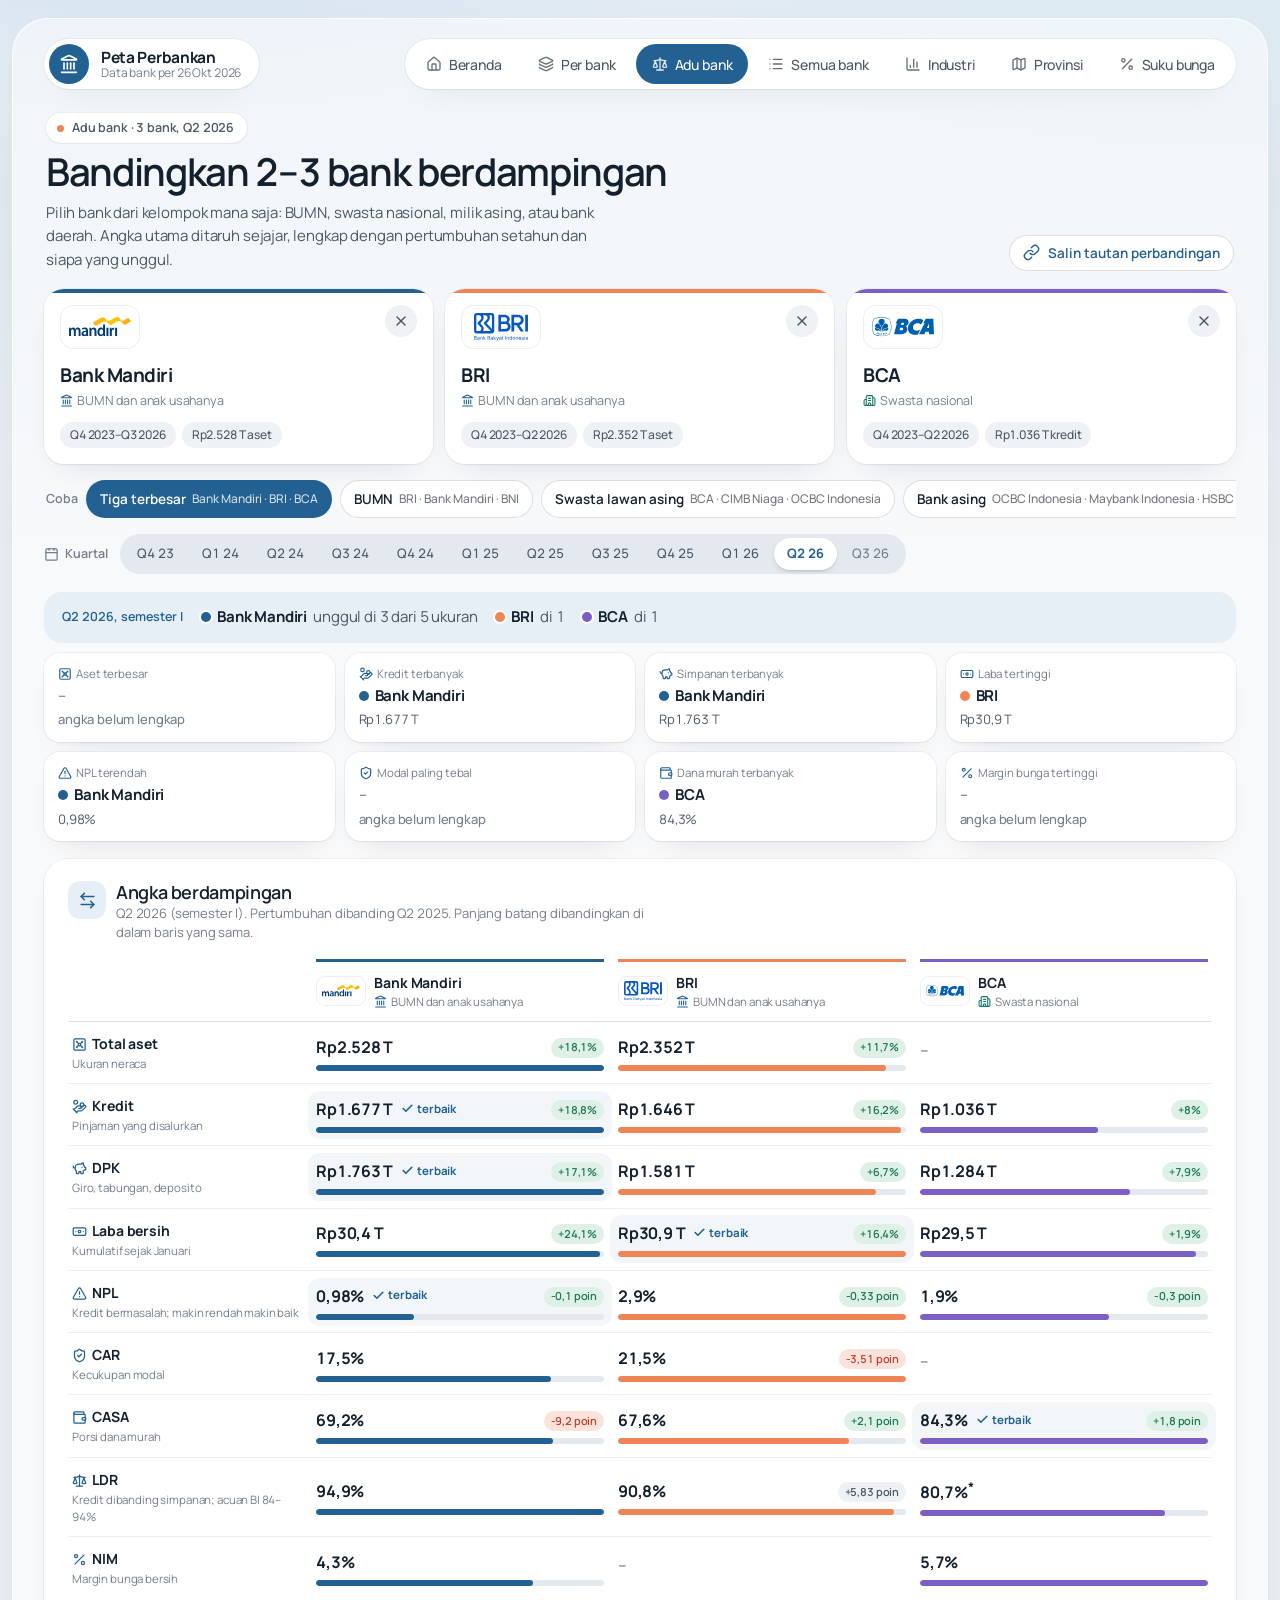
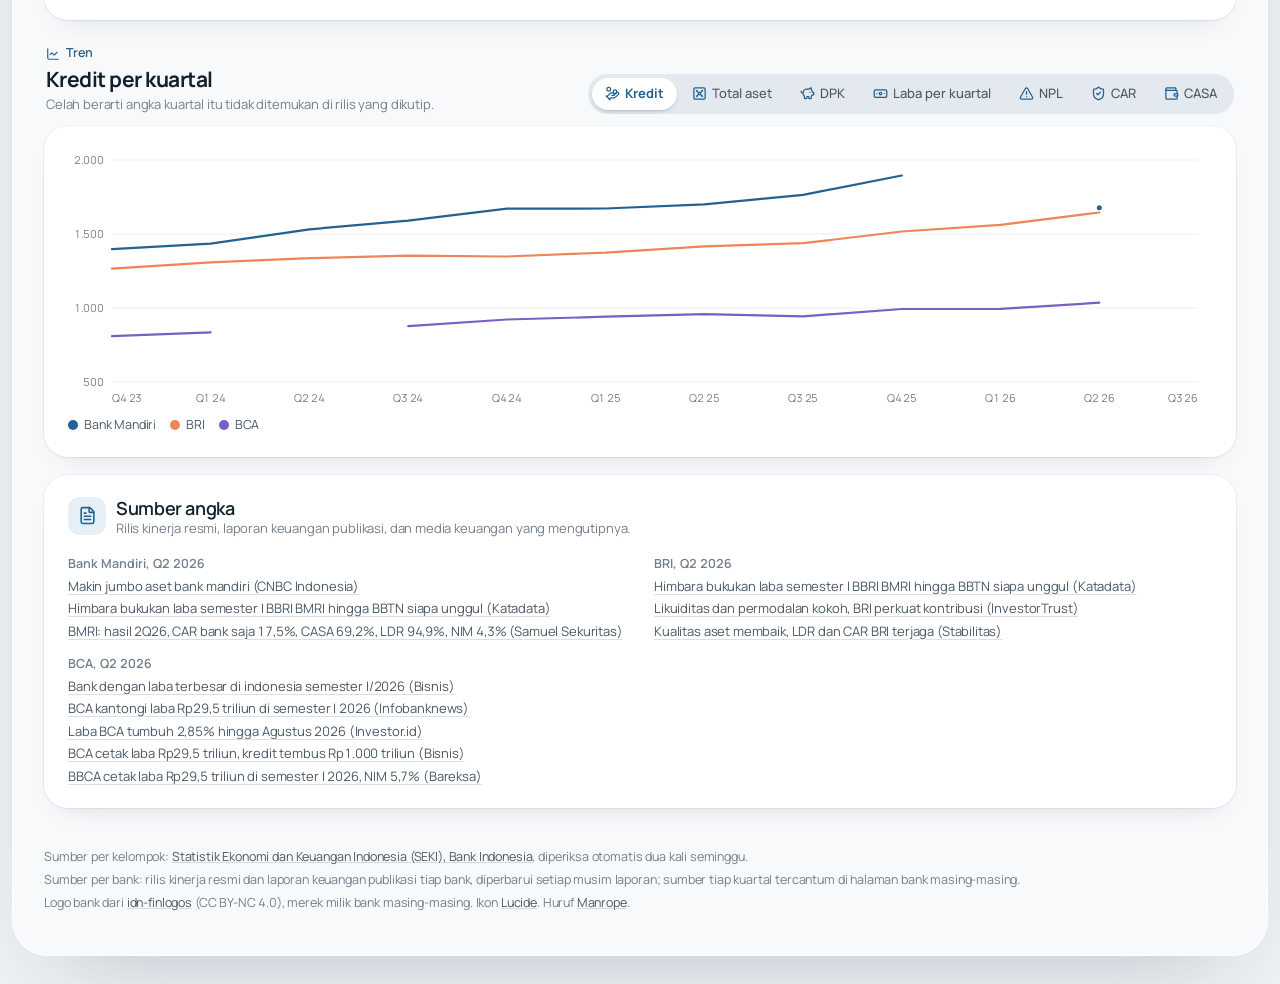
==== commit 67abd739: "Add files via upload" ====
--- a/banding.html
+++ b/banding.html
@@ -5,26 +5,27 @@
   <meta name="viewport" content="width=device-width, initial-scale=1, viewport-fit=cover">
   <title>Adu 2–3 bank · Peta Perbankan</title>
   <meta name="description" content="Bandingkan dua atau tiga bank mana saja secara berdampingan: aset, kredit, DPK, laba, NPL, CAR, CASA, LDR, dan NIM per kuartal.">
-  <meta name="theme-color" content="#F5F5F3">
+  <meta name="theme-color" content="#E2EBF3">
   <link rel="icon" href="icon.svg" type="image/svg+xml">
-  <link rel="preload" href="plus-jakarta-sans.woff2" as="font" type="font/woff2" crossorigin>
+  <link rel="preload" href="manrope.woff2" as="font" type="font/woff2" crossorigin>
   <link rel="stylesheet" href="base.css">
   <link rel="stylesheet" href="style.css">
 </head>
 <body data-page="banding">
+  <div class="frame">
   <header class="top">
     <a class="brand" href="./">
       <span class="brand-mark"><svg class="lc" viewBox="0 0 24 24" fill="none" stroke="currentColor" stroke-width="2" stroke-linecap="round" stroke-linejoin="round" aria-hidden="true"><path d="M10 18v-7"/><path d="M11.119 2.205a2 2 0 0 1 1.762 0l7.84 3.846A.5.5 0 0 1 20.5 7h-17a.5.5 0 0 1-.22-.949z"/><path d="M14 18v-7"/><path d="M18 18v-7"/><path d="M3 22h18"/><path d="M6 18v-7"/></svg></span>
       <span class="brand-text"><b>Peta Perbankan</b><span id="updated">Memuat data…</span></span>
     </a>
     <nav class="top-nav" aria-label="Halaman">
-      <a href="./">Beranda</a>
-      <a href="bank.html">Per bank</a>
-      <a href="banding.html" aria-current="page">Adu bank</a>
-      <a href="daftar.html">Semua bank</a>
-      <a href="industri.html">Industri</a>
-      <a href="provinsi.html">Provinsi</a>
-      <a href="bunga.html">Suku bunga</a>
+      <a href="./"><svg class="lc" viewBox="0 0 24 24" fill="none" stroke="currentColor" stroke-width="2" stroke-linecap="round" stroke-linejoin="round" aria-hidden="true"><path d="M15 21v-8a1 1 0 0 0-1-1h-4a1 1 0 0 0-1 1v8"/><path d="M3 10a2 2 0 0 1 .709-1.528l7-6a2 2 0 0 1 2.582 0l7 6A2 2 0 0 1 21 10v9a2 2 0 0 1-2 2H5a2 2 0 0 1-2-2z"/></svg><span>Beranda</span></a>
+      <a href="bank.html"><svg class="lc" viewBox="0 0 24 24" fill="none" stroke="currentColor" stroke-width="2" stroke-linecap="round" stroke-linejoin="round" aria-hidden="true"><path d="M12.83 2.18a2 2 0 0 0-1.66 0L2.6 6.08a1 1 0 0 0 0 1.83l8.58 3.91a2 2 0 0 0 1.66 0l8.58-3.9a1 1 0 0 0 0-1.83z"/><path d="M2 12a1 1 0 0 0 .58.91l8.6 3.91a2 2 0 0 0 1.65 0l8.58-3.9A1 1 0 0 0 22 12"/><path d="M2 17a1 1 0 0 0 .58.91l8.6 3.91a2 2 0 0 0 1.65 0l8.58-3.9A1 1 0 0 0 22 17"/></svg><span>Per bank</span></a>
+      <a href="banding.html" aria-current="page"><svg class="lc" viewBox="0 0 24 24" fill="none" stroke="currentColor" stroke-width="2" stroke-linecap="round" stroke-linejoin="round" aria-hidden="true"><path d="M12 3v18"/><path d="m19 8 3 8a5 5 0 0 1-6 0zV7"/><path d="M3 7h1a17 17 0 0 0 8-2 17 17 0 0 0 8 2h1"/><path d="m5 8 3 8a5 5 0 0 1-6 0zV7"/><path d="M7 21h10"/></svg><span>Adu bank</span></a>
+      <a href="daftar.html"><svg class="lc" viewBox="0 0 24 24" fill="none" stroke="currentColor" stroke-width="2" stroke-linecap="round" stroke-linejoin="round" aria-hidden="true"><path d="M3 5h.01"/><path d="M3 12h.01"/><path d="M3 19h.01"/><path d="M8 5h13"/><path d="M8 12h13"/><path d="M8 19h13"/></svg><span>Semua bank</span></a>
+      <a href="industri.html"><svg class="lc" viewBox="0 0 24 24" fill="none" stroke="currentColor" stroke-width="2" stroke-linecap="round" stroke-linejoin="round" aria-hidden="true"><path d="M3 3v16a2 2 0 0 0 2 2h16"/><path d="M18 17V9"/><path d="M13 17V5"/><path d="M8 17v-3"/></svg><span>Industri</span></a>
+      <a href="provinsi.html"><svg class="lc" viewBox="0 0 24 24" fill="none" stroke="currentColor" stroke-width="2" stroke-linecap="round" stroke-linejoin="round" aria-hidden="true"><path d="M14.106 5.553a2 2 0 0 0 1.788 0l3.659-1.83A1 1 0 0 1 21 4.619v12.764a1 1 0 0 1-.553.894l-4.553 2.277a2 2 0 0 1-1.788 0l-4.212-2.106a2 2 0 0 0-1.788 0l-3.659 1.83A1 1 0 0 1 3 19.381V6.618a1 1 0 0 1 .553-.894l4.553-2.277a2 2 0 0 1 1.788 0z"/><path d="M15 5.764v15"/><path d="M9 3.236v15"/></svg><span>Provinsi</span></a>
+      <a href="bunga.html"><svg class="lc" viewBox="0 0 24 24" fill="none" stroke="currentColor" stroke-width="2" stroke-linecap="round" stroke-linejoin="round" aria-hidden="true"><line x1="19" x2="5" y1="5" y2="19"/><circle cx="6.5" cy="6.5" r="2.5"/><circle cx="17.5" cy="17.5" r="2.5"/></svg><span>Suku bunga</span></a>
     </nav>
   </header>
 
@@ -44,27 +45,27 @@
     <div class="cmp-picks needs-bank" id="cmp-picks"></div>
 
     <div class="qbar needs-bank" id="cmp-qbar">
-      <span class="qbar-label"><svg class="lc" viewBox="0 0 24 24" fill="none" stroke="currentColor" stroke-width="2" stroke-linecap="round" stroke-linejoin="round" aria-hidden="true"><rect x="3" y="3" width="18" height="18" rx="2"/><path d="M16 2v3"/><path d="M3 9h18"/><path d="M8 2v3"/></svg>Kuartal</span>
+      <span class="qbar-label"><svg class="lc" viewBox="0 0 24 24" fill="none" stroke="currentColor" stroke-width="2" stroke-linecap="round" stroke-linejoin="round" aria-hidden="true"><path d="M8 2v3"/><path d="M16 2v3"/><rect x="3" y="3" width="18" height="18" rx="2"/><path d="M3 9h18"/></svg>Kuartal</span>
       <div class="seg qseg" id="cmp-quarter" role="group" aria-label="Kuartal"></div>
     </div>
 
     <section class="cmp-verdict needs-bank" id="cmp-verdict" aria-label="Siapa unggul"></section>
 
     <section class="card needs-bank" aria-labelledby="cmp-table-h">
-      <div class="card-head"><div><h2 id="cmp-table-h">Angka berdampingan</h2><p id="cmp-table-sub"></p></div></div>
+      <div class="card-head"><span class="ch-ic"><svg class="lc" viewBox="0 0 24 24" fill="none" stroke="currentColor" stroke-width="2" stroke-linecap="round" stroke-linejoin="round" aria-hidden="true"><path d="M8 3 4 7l4 4"/><path d="M4 7h16"/><path d="m16 21 4-4-4-4"/><path d="M20 17H4"/></svg></span><div><h2 id="cmp-table-h">Angka berdampingan</h2><p id="cmp-table-sub"></p></div></div>
       <div class="cmp-table" id="cmp-table" role="table" aria-labelledby="cmp-table-h"></div>
     </section>
 
     <section class="sect needs-bank" id="cmp-trend-sect" aria-labelledby="cmp-trend-h">
       <div class="sect-head">
-        <div><span class="kicker">Tren</span><h2 id="cmp-trend-h">Per kuartal</h2><p id="cmp-trend-note"></p></div>
+        <div><span class="kicker"><svg class="lc" viewBox="0 0 24 24" fill="none" stroke="currentColor" stroke-width="2" stroke-linecap="round" stroke-linejoin="round" aria-hidden="true"><path d="M3 3v16a2 2 0 0 0 2 2h16"/><path d="m19 9-5 5-4-4-3 3"/></svg>Tren</span><h2 id="cmp-trend-h">Per kuartal</h2><p id="cmp-trend-note"></p></div>
         <div class="seg" id="cmp-metric" role="group" aria-label="Ukuran"></div>
       </div>
       <div class="card"><div id="cmp-trend"></div></div>
     </section>
 
     <section class="card needs-bank" aria-labelledby="cmp-src-h">
-      <div class="card-head"><div><h2 id="cmp-src-h">Sumber angka</h2><p>Rilis kinerja resmi, laporan keuangan publikasi, dan media keuangan yang mengutipnya.</p></div></div>
+      <div class="card-head"><span class="ch-ic"><svg class="lc" viewBox="0 0 24 24" fill="none" stroke="currentColor" stroke-width="2" stroke-linecap="round" stroke-linejoin="round" aria-hidden="true"><path d="M6 22a2 2 0 0 1-2-2V4a2 2 0 0 1 2-2h8a2.4 2.4 0 0 1 1.704.706l3.588 3.588A2.4 2.4 0 0 1 20 8v12a2 2 0 0 1-2 2z"/><path d="M14 2v5a1 1 0 0 0 1 1h5"/><path d="M10 9H8"/><path d="M16 13H8"/><path d="M16 17H8"/></svg></span><div><h2 id="cmp-src-h">Sumber angka</h2><p>Rilis kinerja resmi, laporan keuangan publikasi, dan media keuangan yang mengutipnya.</p></div></div>
       <ul class="bd-sources" id="cmp-sources"></ul>
     </section>
   </main>
@@ -72,8 +73,9 @@
   <footer class="foot">
     <span>Sumber per kelompok: <a href="https://www.bi.go.id/id/statistik/ekonomi-keuangan/seki/default.aspx" target="_blank" rel="noopener">Statistik Ekonomi dan Keuangan Indonesia (SEKI), Bank Indonesia</a>, diperiksa otomatis dua kali seminggu. <span id="src-list"></span></span>
     <span>Sumber per bank: rilis kinerja resmi dan laporan keuangan publikasi tiap bank, diperbarui setiap musim laporan; sumber tiap kuartal tercantum di halaman bank masing-masing.</span>
-    <span>Logo bank dari <a href="https://github.com/hafidznoor/idn-finlogos" target="_blank" rel="noopener">idn-finlogos</a> (CC BY-NC 4.0), merek milik bank masing-masing. Ikon <a href="https://lucide.dev" target="_blank" rel="noopener">Lucide</a>. Huruf <a href="https://github.com/tokotype/PlusJakartaSans" target="_blank" rel="noopener">Plus Jakarta Sans</a>.</span>
+    <span>Logo bank dari <a href="https://github.com/hafidznoor/idn-finlogos" target="_blank" rel="noopener">idn-finlogos</a> (CC BY-NC 4.0), merek milik bank masing-masing. Ikon <a href="https://lucide.dev" target="_blank" rel="noopener">Lucide</a>. Huruf <a href="https://github.com/sharanda/manrope" target="_blank" rel="noopener">Manrope</a>.</span>
   </footer>
+  </div>
 
   <script type="module" src="app.js"></script>
 </body>
--- a/style.css
+++ b/style.css
@@ -1,31 +1,45 @@
-/* Peta Perbankan: latar putih tulang #F5F5F3, kartu putih, teks biru tua #10202F, aksen biru #226192
-   (tombol, grafik, angka terbaik), dan oranye #EF8557 hanya untuk sorotan kecil (titik, tepi kartu saat disorot).
-   Huruf Plus Jakarta Sans (SIL Open Font License, di-host di repo ini). */
+/* Peta Perbankan: kartu putih bersudut 24 px di dalam bingkai kaca putih, di atas latar langit biru pucat.
+   Teks biru tua #13212E, aksen biru #226192 (tombol, grafik, angka terbaik). Tiap kelompok bank punya ikon dan
+   warna sendiri: BUMN biru, swasta hijau toska, asing ungu, BPD kuning tua.
+   Huruf Manrope (SIL Open Font License, di-host di repo ini). */
 @font-face {
-  font-family: 'Plus Jakarta Sans Variable';
-  src: url('./plus-jakarta-sans.woff2') format('woff2');
+  font-family: 'Manrope Variable';
+  src: url('./manrope.woff2') format('woff2');
   font-weight: 200 800;
   font-style: normal;
   font-display: swap;
 }
 :root {
-  --font: 'Plus Jakarta Sans Variable', 'Plus Jakarta Sans', system-ui, -apple-system, 'Segoe UI', sans-serif;
-  --ink: #10202F; --ink-2: #475563; --ink-3: #697584;
-  --line: rgba(16, 32, 47, .09); --line-2: rgba(16, 32, 47, .16);
-  --bg: #F5F5F3; --bg-2: #EAEBE7; --card: #FFFFFF; --paper: #FFFFFF;
-  --accent: #226192; --accent-ink: #1A4C73; --accent-soft: #E7EFF6;
+  --font: 'Manrope Variable', 'Manrope', system-ui, -apple-system, 'Segoe UI', sans-serif;
+  --ink: #13212E; --ink-2: #4A5866; --ink-3: #737F8C;
+  --line: rgba(19, 33, 46, .07); --line-2: rgba(19, 33, 46, .14);
+  --bg: #EEF2F6; --bg-2: #E3E9EF; --card: #FFFFFF; --paper: #FFFFFF;
+  --accent: #226192; --accent-ink: #184B72; --accent-soft: #E6EEF6;
   --coral: #EF8557;
   --good: #1D7A52; --good-soft: #DFF1E7; --bad: #C2412D; --bad-soft: #FBE3DC; --warn: #8F5A00; --warn-soft: #FBEBCB;
-  --shadow: 0 0 0 1px var(--line), 0 1px 2px rgba(16, 32, 47, .04);
-  --lift: 0 0 0 1px var(--line), 0 16px 32px -22px rgba(16, 32, 47, .35);
-  --radius: 20px;
+  --shadow: 0 0 0 1px rgba(19, 33, 46, .045), 0 1px 2px rgba(19, 33, 46, .04), 0 12px 32px -20px rgba(19, 33, 46, .2);
+  --lift: 0 0 0 1px rgba(19, 33, 46, .05), 0 2px 4px rgba(19, 33, 46, .04), 0 24px 48px -24px rgba(19, 33, 46, .34);
+  --radius: 24px;
   /* Seri kategorikal, urutan tetap; lulus uji buta warna untuk pasangan bersebelahan di atas kartu putih.
      #EF8557 dan #C99A12 di bawah 3:1 terhadap putih, jadi setiap grafik memakai legenda dan punya tabel angka. */
   --s1: #226192; --s2: #EF8557; --s3: #7B5FC4; --s4: #C99A12; --s5: #178A73; --s6: #3A9AD9; --s7: #C94F7C; --s8: #5E7F14;
 }
 
 /* ---------- Dasar ---------- */
-body { letter-spacing: -.005em; background: var(--bg); }
+body {
+  letter-spacing: -.01em; background-color: var(--bg);
+  background-image:
+    radial-gradient(1100px 520px at 12% -8%, #CADDEE 0%, rgba(202, 221, 238, 0) 62%),
+    radial-gradient(900px 460px at 92% -4%, #D9E9F2 0%, rgba(217, 233, 242, 0) 60%),
+    linear-gradient(180deg, #E2EBF3 0, var(--bg) 560px);
+  background-repeat: no-repeat;
+}
+/* Seluruh halaman duduk di dalam satu bingkai kaca putih, seperti layar aplikasi. */
+.frame {
+  width: min(1290px, calc(100% - 24px)); margin: 18px auto 28px; padding: 6px 0 2px; border-radius: 36px;
+  background: rgba(255, 255, 255, .5); border: 1.5px solid rgba(255, 255, 255, .9);
+  box-shadow: 0 40px 90px -50px rgba(19, 33, 46, .3);
+}
 :focus-visible { outline: 2px solid var(--accent); outline-offset: 3px; }
 .main { gap: 18px; padding-bottom: 40px; }
 /* Anak grid boleh menyempit; isi yang lebar (tabel, pilihan kuartal) menggulir di dalamnya sendiri. */
@@ -36,26 +50,28 @@
 a { text-decoration-color: var(--line-2); }
 
 .top { padding-top: calc(14px + env(safe-area-inset-top, 0px)); padding-bottom: 6px; }
+.brand { padding: 5px 18px 5px 5px; border-radius: 999px; background: var(--card); box-shadow: var(--shadow); }
 .brand-mark { width: 40px; height: 40px; background: var(--accent); }
 .brand-mark .lc { width: 20px; height: 20px; }
-.brand-text b { font-weight: 700; letter-spacing: -.02em; }
-.brand-text span { font-size: 12.5px; color: var(--ink-3); }
-.top-nav { box-shadow: var(--shadow); }
-.top-nav a { height: 36px; padding: 0 15px; font-weight: 500; }
+.brand-text b { font-size: 15.5px; font-weight: 700; letter-spacing: -.02em; }
+.brand-text span { font-size: 12px; color: var(--ink-3); }
+.top-nav { padding: 5px; box-shadow: var(--shadow); }
+.top-nav a { height: 40px; padding: 0 16px; font-weight: 500; }
 .top-nav a:hover { color: var(--accent); }
 .top-nav [aria-current="page"], .top-nav [aria-current="page"]:hover { background: var(--accent); color: #fff; }
 
-.eyebrow { gap: 8px; font-size: 12px; font-weight: 600; letter-spacing: .08em; text-transform: uppercase; color: var(--ink-3); }
+.eyebrow { justify-self: start; width: max-content; max-width: 100%; gap: 8px; height: 30px; padding: 0 13px 0 11px; border-radius: 999px; background: var(--card); box-shadow: var(--shadow); font-size: 12.5px; font-weight: 600; color: var(--ink-2); }
 .eyebrow .dot { width: 7px; height: 7px; background: var(--coral); }
-.kicker { display: block; margin-bottom: 2px; font-size: 11px; font-weight: 700; letter-spacing: .12em; text-transform: uppercase; color: var(--accent); }
-.display { font-size: clamp(34px, 4.3vw, 54px); font-weight: 700; letter-spacing: -.04em; line-height: 1.04; max-width: 15ch; }
-.display b { font-weight: 800; color: var(--accent); }
+.kicker { display: block; margin-bottom: 2px; font-size: 12.5px; font-weight: 600; letter-spacing: 0; color: var(--accent); }
+/* Judul dua nada: kalimat utama gelap, lanjutannya abu-abu. */
+.display { font-size: clamp(34px, 4.2vw, 54px); font-weight: 500; letter-spacing: -.035em; line-height: 1.08; max-width: 16ch; }
+.display .soft { color: #8A96A3; }
 .lede { font-size: 16px; line-height: 1.55; color: var(--ink-2); }
-.page-title { font-size: clamp(28px, 3vw, 38px); font-weight: 700; letter-spacing: -.035em; line-height: 1.1; }
-
-.card { padding: 20px 22px; border-radius: var(--radius); box-shadow: var(--shadow); }
-.card-head { margin-bottom: 14px; gap: 10px; }
-.card-head h2, .h2 { font-size: 18px; font-weight: 700; letter-spacing: -.02em; }
+.page-title { font-size: clamp(28px, 3vw, 40px); font-weight: 600; letter-spacing: -.035em; line-height: 1.1; }
+
+.card { padding: 22px 24px; border-radius: var(--radius); box-shadow: var(--shadow); }
+.card-head { margin-bottom: 16px; gap: 10px; }
+.card-head h2, .h2 { font-size: 18px; font-weight: 600; letter-spacing: -.02em; }
 .card-head p { font-size: 13px; color: var(--ink-3); max-width: 70ch; }
 .grid { gap: 16px; }
 .note { color: var(--ink-3); }
@@ -132,15 +148,15 @@
 .hero-copy .lede { max-width: 48ch; }
 .hero-actions { display: flex; gap: 8px; flex-wrap: wrap; }
 .facts { display: grid; gap: 8px; width: 100%; margin-top: 8px; }
-.facts-label { font-size: 11px; font-weight: 700; letter-spacing: .12em; text-transform: uppercase; color: var(--ink-3); }
+.facts-label { font-size: 12.5px; font-weight: 600; letter-spacing: 0; color: var(--ink-3); }
 .fact-row { display: grid; grid-template-columns: repeat(3, minmax(0, 1fr)); gap: 10px; }
 .fact {
   display: grid; gap: 4px; align-content: start; padding: 12px 14px; border-radius: 16px; background: var(--card); box-shadow: var(--shadow);
   text-decoration: none; transition: transform .25s cubic-bezier(.34, 1.56, .64, 1), box-shadow .25s;
 }
 .fact:hover { transform: translateY(-2px); box-shadow: var(--lift); }
-.fact small { font-size: 11.5px; color: var(--ink-3); }
-.fact b { font-size: 19px; font-weight: 700; letter-spacing: -.02em; white-space: nowrap; }
+.fact > small { font-size: 11.5px; color: var(--ink-3); }
+.fact > b { font-size: 19px; font-weight: 700; letter-spacing: -.02em; white-space: nowrap; }
 .fact > span { display: flex; align-items: center; gap: 8px; min-width: 0; font-size: 13px; font-weight: 500; color: var(--ink-2); }
 .fact .logo-xs { width: 42px; height: 26px; padding: 4px 5px; border-radius: 8px; }
 
@@ -169,15 +185,15 @@
 .tile .front { background: #fff; box-shadow: inset 0 0 0 1px var(--line), 0 12px 26px -18px rgba(16, 32, 47, .4); }
 .tile .front small { font-size: 10px; font-weight: 700; letter-spacing: .12em; color: var(--ink-3); }
 .tile .back { transform: rotateY(180deg); gap: 2px; background: var(--accent); color: #fff; }
-.tile .back small { font-size: 10px; font-weight: 600; letter-spacing: .08em; text-transform: uppercase; color: rgba(255, 255, 255, .66); }
+.tile .back small { font-size: 10.5px; font-weight: 600; letter-spacing: 0; color: rgba(255, 255, 255, .72); }
 .tile .back b { font-size: 17px; font-weight: 700; letter-spacing: -.02em; }
 .tile .back span { font-size: 11px; color: rgba(255, 255, 255, .74); }
 .tile .back em { margin-top: 3px; font-style: normal; font-size: 11px; font-weight: 700; color: #FFD2BD; }
 .tile .back em.neg { color: #fff; opacity: .8; }
 .tile.dim .face { opacity: .3; }
-.orbit-field.many .tile { --tw: 116px; --th: 88px; border-radius: 20px; }
-.orbit-field.many .tile .logo { width: 84px; height: clamp(30px, calc(84px / var(--ratio, 2.4)), 44px); }
-.orbit-field.many .tile .face { gap: 6px; padding: 9px; }
+.orbit-field.many .tile { --tw: 118px; --th: 90px; border-radius: 20px; }
+.orbit-field.many .tile .logo { width: 82px; height: clamp(28px, calc(82px / var(--ratio, 2.4)), 42px); }
+.orbit-field.many .tile .face { gap: 6px; padding: 10px; }
 .orbit-field.many .tile .back b { font-size: 15px; }
 .tile:focus-visible .front { box-shadow: 0 0 0 3px var(--coral), 0 12px 26px -18px rgba(16, 32, 47, .4); }
 
@@ -217,7 +233,7 @@
 
 /* ---------- Per bank: kuartal, kartu, peringkat, tabel ---------- */
 .qbar { display: flex; align-items: center; gap: 12px; min-width: 0; margin-top: -4px; }
-.qbar-label { display: inline-flex; align-items: center; gap: 6px; font-size: 11px; font-weight: 700; letter-spacing: .12em; text-transform: uppercase; color: var(--ink-3); flex-shrink: 0; }
+.qbar-label { display: inline-flex; align-items: center; gap: 6px; font-size: 12.5px; font-weight: 600; letter-spacing: 0; color: var(--ink-3); flex-shrink: 0; }
 .qbar-label .lc { width: 15px; height: 15px; }
 .qseg button { min-width: 58px; }
 
@@ -240,7 +256,7 @@
 .bcard:hover .bc-go { background: var(--accent); color: #fff; transform: rotate(45deg); }
 .bc-stats { display: grid; grid-template-columns: repeat(2, minmax(0, 1fr)); gap: 12px 12px; }
 .bc-stats > span { display: grid; gap: 3px; align-content: start; justify-items: start; min-width: 0; }
-.bc-stats small { font-size: 10.5px; font-weight: 700; letter-spacing: .1em; text-transform: uppercase; color: var(--ink-3); }
+.bc-stats small { font-size: 12.5px; font-weight: 600; letter-spacing: 0; color: var(--ink-3); }
 .bc-stats b { font-size: 16px; font-weight: 700; letter-spacing: -.02em; white-space: nowrap; }
 .delta.sm { height: 20px; padding: 0 7px; font-size: 11px; }
 
@@ -295,7 +311,7 @@
 }
 .sw-pick select:focus-visible { outline: none; box-shadow: inset 0 0 0 1.5px var(--accent); }
 #pf-grid.one { grid-template-columns: minmax(0, 1fr); }
-.sw-label { margin-right: 2px; font-size: 10.5px; font-weight: 700; letter-spacing: .12em; text-transform: uppercase; color: var(--ink-3); }
+.sw-label { margin-right: 2px; font-size: 12.5px; font-weight: 600; letter-spacing: 0; color: var(--ink-3); }
 .sw { display: inline-flex; align-items: center; gap: 8px; height: 42px; padding: 0 6px; border-radius: 999px; background: var(--card); box-shadow: var(--shadow); text-decoration: none; color: inherit; transition: box-shadow .2s, transform .2s; }
 .sw:hover { box-shadow: var(--lift); transform: translateY(-1px); }
 .sw .logo-xs { width: 46px; height: 28px; box-shadow: none; }
@@ -304,7 +320,7 @@
 .sw.on > span:last-child { display: inline; color: var(--accent-ink); }
 
 .pf-top { display: grid; grid-template-columns: minmax(0, 1fr) minmax(0, 1.2fr); gap: 16px; align-items: stretch; }
-.pf-id { display: grid; gap: 14px; align-content: start; }
+.pf-id { display: flex; flex-direction: column; gap: 14px; }
 .pf-title { display: flex; align-items: center; gap: 16px; min-width: 0; }
 .pf-title > div { min-width: 0; }
 .pf-name { font-size: clamp(26px, 2.6vw, 34px); font-weight: 800; letter-spacing: -.035em; line-height: 1.08; }
@@ -312,7 +328,7 @@
 .pf-profile { font-size: 14.5px; color: var(--ink-2); }
 .pf-actions { display: flex; gap: 8px; flex-wrap: wrap; margin-top: 2px; }
 .bd-news { display: grid; gap: 4px; padding: 12px 14px; border-radius: 14px; background: var(--bg); font-size: 13.5px; color: var(--ink-2); }
-.bd-news b { display: inline-flex; align-items: center; gap: 6px; font-size: 10.5px; font-weight: 700; letter-spacing: .12em; text-transform: uppercase; color: var(--ink); }
+.bd-news b { display: inline-flex; align-items: center; gap: 6px; font-size: 12.5px; font-weight: 600; letter-spacing: 0; color: var(--ink); }
 .bd-news b .lc { width: 15px; height: 15px; color: var(--coral); }
 .bd-key { display: flex; gap: 10px; align-items: flex-start; font-size: 13px; color: var(--ink-2); }
 .bd-key .lc { width: 16px; height: 16px; margin-top: 2px; color: var(--accent); }
@@ -328,7 +344,7 @@
 .bd-tbl td:first-child b { font-weight: 600; }
 .bd-sources { display: grid; grid-template-columns: repeat(2, minmax(0, 1fr)); gap: 14px 28px; }
 .bd-sources li { display: grid; gap: 3px; align-content: start; font-size: 13px; min-width: 0; }
-.bd-sources li b { font-size: 10.5px; font-weight: 700; letter-spacing: .12em; text-transform: uppercase; color: var(--ink-3); }
+.bd-sources li b { font-size: 12.5px; font-weight: 600; letter-spacing: 0; color: var(--ink-3); }
 .bd-sources a { color: var(--ink-2); text-decoration: underline; text-decoration-color: var(--line-2); text-underline-offset: 3px; overflow-wrap: anywhere; }
 .bd-sources a:hover { color: var(--accent); text-decoration-color: var(--accent); }
 .bd-h3 { font-size: 14px; font-weight: 700; margin-bottom: 8px; }
@@ -374,10 +390,6 @@
 .foot a { color: var(--ink-2); }
 
 /* ---------- Layar menengah ---------- */
-@media (max-width: 1240px) and (min-width: 721px) {
-  /* Tiga kartu sorotan berdampingan jadi sempit: logo kecil dilepas supaya kolom NPL tetap terlihat. */
-  .so-tbl .logo-xs { display: none; }
-}
 @media (max-width: 1080px) {
   .hero { grid-template-columns: minmax(0, 1fr); gap: 0; }
   .hero-copy { padding-bottom: 0; }
@@ -401,12 +413,12 @@
   .orbit-wrap { margin: 0 -16px; }
   .fact-row { grid-template-columns: minmax(0, 1fr); gap: 8px; }
   .fact { grid-template-columns: minmax(0, 1fr) auto; align-items: center; padding: 10px 14px; }
-  .fact small { grid-column: 1 / -1; }
-  .fact b { order: 2; font-size: 17px; }
+  .fact > small { grid-column: 1 / -1; }
+  .fact > b { order: 2; font-size: 17px; }
   .tile, .orbit-field.many .tile { --tw: 112px; --th: 84px; border-radius: 20px; }
-  .tile .face { gap: 5px; padding: 9px; }
-  .tile .logo { width: 80px; height: clamp(28px, calc(80px / var(--ratio, 2.4)), 42px); }
-  .tile .back b { font-size: 14.5px; }
+  .tile .face, .orbit-field.many .tile .face { gap: 5px; padding: 9px; }
+  .tile .logo, .orbit-field.many .tile .logo { width: 78px; height: clamp(26px, calc(78px / var(--ratio, 2.4)), 40px); }
+  .tile .back b, .orbit-field.many .tile .back b { font-size: 14.5px; }
   .tile .back span, .tile .back em { font-size: 10px; }
   .qbar { flex-direction: column; align-items: flex-start; gap: 6px; }
   .qbar .qseg { width: 100%; }
@@ -488,7 +500,7 @@
 .tag.g-asing { background: #EFEAF8; color: #5A4796; }
 .dc-meta { display: grid; grid-template-columns: repeat(2, minmax(0, 1fr)); gap: 8px 12px; margin: 0; padding-top: 10px; border-top: 1px solid var(--line); }
 .dc-meta .wide { grid-column: 1 / -1; }
-.dc-meta dt { font-size: 10.5px; font-weight: 700; letter-spacing: .1em; text-transform: uppercase; color: var(--ink-3); }
+.dc-meta dt { font-size: 12.5px; font-weight: 600; letter-spacing: 0; color: var(--ink-3); }
 .dc-meta dd { margin: 1px 0 0; font-size: 13.5px; font-weight: 600; font-variant-numeric: tabular-nums; }
 .dc-meta dd small { display: block; font-size: 11.5px; font-weight: 500; color: var(--ink-3); }
 .dc-meta .wide dd { font-weight: 500; color: var(--ink-2); }
@@ -562,14 +574,14 @@
 .cmp-list [role="option"]:hover, .cmp-list [aria-selected="true"] { background: var(--accent-soft); }
 .cmp-none { padding: 10px; font-size: 13px; color: var(--ink-3); }
 .cs-sugg { display: flex; flex-wrap: wrap; align-items: center; gap: 6px; }
-.cs-sugg small { flex-basis: 100%; font-size: 11px; font-weight: 700; letter-spacing: .1em; text-transform: uppercase; color: var(--ink-3); }
+.cs-sugg small { flex-basis: 100%; font-size: 12.5px; font-weight: 600; letter-spacing: 0; color: var(--ink-3); }
 .cs-sugg .chip { height: 32px; padding: 0 12px 0 9px; gap: 5px; font-size: 13px; font-weight: 500; }
 .cs-sugg .chip .lc { width: 15px; height: 15px; color: var(--accent); }
 .cs-sugg .chip:hover { box-shadow: inset 0 0 0 1.5px var(--accent); }
 
 .cmp-picks { display: flex; align-items: center; gap: 8px; overflow-x: auto; scrollbar-width: none; padding: 2px; margin-top: -4px; }
 .cmp-picks::-webkit-scrollbar { display: none; }
-.cp-label { flex-shrink: 0; font-size: 11px; font-weight: 700; letter-spacing: .12em; text-transform: uppercase; color: var(--ink-3); }
+.cp-label { flex-shrink: 0; font-size: 12.5px; font-weight: 600; letter-spacing: 0; color: var(--ink-3); }
 .cmp-picks .chip { flex-shrink: 0; height: 38px; padding: 0 14px; font-size: 13.5px; font-weight: 600; }
 .cmp-picks .chip small { font-weight: 500; }
 .cmp-picks .chip.on { background: var(--accent); }
@@ -578,7 +590,7 @@
 
 .cmp-verdict { display: grid; grid-template-columns: repeat(4, minmax(0, 1fr)); gap: 10px; }
 .vd-lead { grid-column: 1 / -1; display: flex; align-items: center; flex-wrap: wrap; gap: 6px 18px; padding: 14px 18px; border-radius: 18px; background: var(--accent-soft); }
-.vd-lead > small { font-size: 11px; font-weight: 700; letter-spacing: .12em; text-transform: uppercase; color: var(--accent); }
+.vd-lead > small { font-size: 12.5px; font-weight: 600; letter-spacing: 0; color: var(--accent); }
 .vd-lead > b { font-size: 16px; }
 .vd-lead > span { font-size: 14px; color: var(--ink-2); }
 .vd-scores { display: flex; flex-wrap: wrap; gap: 6px 18px; font-size: 15px; color: var(--ink-2); }
@@ -609,7 +621,7 @@
 .ct-val { grid-area: v; display: flex; align-items: baseline; flex-wrap: wrap; gap: 2px 8px; min-width: 0; }
 .ct-val b { font-size: 16px; font-weight: 700; letter-spacing: -.015em; white-space: nowrap; font-variant-numeric: tabular-nums; }
 .ct-cell.none .ct-val b { color: var(--ink-3); font-weight: 500; }
-.ct-alt { flex-basis: 100%; font-size: 10.5px; font-weight: 700; letter-spacing: .08em; text-transform: uppercase; color: var(--ink-3); }
+.ct-alt { flex-basis: 100%; font-size: 11.5px; font-weight: 600; color: var(--ink-3); }
 .ct-val em { display: inline-flex; align-items: center; gap: 3px; font-style: normal; font-size: 11.5px; font-weight: 700; color: var(--accent); }
 .ct-val em .lc { width: 13px; height: 13px; stroke-width: 3; }
 .ct-g { grid-area: g; }
@@ -648,3 +660,119 @@
   .ct-who { display: block; grid-area: w; font-size: 12.5px; font-weight: 600; color: var(--ink-2); overflow: hidden; text-overflow: ellipsis; white-space: nowrap; border-left: 3px solid var(--c); padding-left: 7px; }
   .ct-val b { font-size: 15px; }
 }
+
+/* ---------- Ikon ukuran keuangan dan kelompok bank ---------- */
+.lc.mi { width: 1.2em; height: 1.2em; vertical-align: -.22em; margin-right: .38em; flex: none; color: var(--accent); }
+/* Warna kelompok, sama dengan seri grafik: BUMN s1, swasta s5, asing s3, BPD s4 (versi lebih gelap supaya terbaca). */
+.g-bumn { --g: #226192; --g-soft: #E3EDF7; }
+.g-swasta { --g: #157A66; --g-soft: #DCF1EB; }
+.g-asing { --g: #6A50B8; --g-soft: #ECE7F8; }
+.g-bpd { --g: #93670A; --g-soft: #F7EDD3; }
+.lc.gi { width: 1.15em; height: 1.15em; vertical-align: -.2em; margin-right: .35em; flex: none; color: var(--g, var(--accent)); }
+.gbadge { display: inline-grid; place-items: center; flex: none; width: 34px; height: 34px; border-radius: 50%; background: var(--g-soft, var(--accent-soft)); color: var(--g, var(--accent)); }
+.gbadge .lc { width: 17px; height: 17px; }
+.gbadge.corner { position: absolute; z-index: 2; top: 14px; right: 14px; }
+
+/* Kartu bank: lencana kelompok di kanan atas, sebaris dengan logo. */
+.bc-head .gbadge { margin-left: auto; }
+.bc-stats small .lc.mi { width: 13px; height: 13px; vertical-align: -2px; margin-right: 4px; }
+
+/* Rekor beranda */
+.fact > small { padding-right: 34px; }
+.fact .gbadge.corner { top: 10px; right: 10px; width: 28px; height: 28px; }
+.fact .gbadge .lc { width: 14px; height: 14px; }
+.fact small .lc.mi { width: 14px; height: 14px; vertical-align: -3px; margin-right: 5px; }
+
+/* Panggung: sisi depan logo dan lencana kelompok, sisi belakang punggung kartu bermotif belah ketupat. */
+.tile .front .gbadge.corner { top: 7px; right: 7px; width: 22px; height: 22px; }
+.tile .front .gbadge .lc { width: 12px; height: 12px; }
+.tile .back {
+  background-color: var(--accent);
+  background-image: url("data:image/svg+xml,%3Csvg xmlns='http://www.w3.org/2000/svg' width='18' height='26'%3E%3Cpath d='M9 0l9 13-9 13-9-13z' fill='%23fff' fill-opacity='.11'/%3E%3C/svg%3E");
+  background-size: 18px 26px;
+}
+
+/* Profil: lencana kelompok di pojok kartu identitas. */
+.pf-id { position: relative; padding-right: 60px; }
+.pf-id .gbadge.corner { top: 18px; right: 18px; width: 38px; height: 38px; }
+.pf-id .gbadge .lc { width: 19px; height: 19px; }
+/* Adu cepat: bank sepadan di dasar kartu identitas, mengisi sisa tinggi kartu. */
+.pf-quick { display: grid; gap: 8px; margin-top: auto; padding-top: 14px; border-top: 1px solid var(--line); }
+.pf-quick small { font-size: 12.5px; font-weight: 600; color: var(--ink-2); }
+.pf-quick > div { display: flex; flex-wrap: wrap; gap: 6px; }
+.pf-quick .chip { height: 40px; padding: 0 14px 0 5px; gap: 8px; font-size: 13.5px; font-weight: 600; color: var(--ink); }
+.pf-quick .chip .logo-xs { width: 44px; height: 30px; padding: 4px 5px; border-radius: 999px; box-shadow: none; background: var(--bg); }
+.pf-quick .chip:hover { box-shadow: inset 0 0 0 1.5px var(--accent); }
+.ds .stat-label .lc.mi { width: 14px; height: 14px; vertical-align: -3px; }
+
+/* Adu bank */
+.cmp-slot.vacant {
+  background-color: rgba(255, 255, 255, .55);
+  background-image: url("data:image/svg+xml,%3Csvg xmlns='http://www.w3.org/2000/svg' width='18' height='26'%3E%3Cpath d='M9 0l9 13-9 13-9-13z' fill='%23226192' fill-opacity='.045'/%3E%3C/svg%3E");
+  background-size: 18px 26px;
+}
+.cs-name small .lc.gi, .ct-bank small .lc.gi, .bb-name small .lc.gi { width: 13px; height: 13px; vertical-align: -2px; margin-right: 4px; }
+.vd small .lc.mi { width: 14px; height: 14px; vertical-align: -3px; }
+.ct-label b .lc.mi { width: 15px; height: 15px; vertical-align: -3px; }
+
+/* Semua bank */
+.dcard { position: relative; }
+.dcard .dc-head { padding-right: 38px; }
+.dcard .gbadge.corner { top: 14px; right: 14px; width: 30px; height: 30px; }
+.dcard .gbadge .lc { width: 15px; height: 15px; }
+
+/* Menu, label bagian, dan kepala kartu dengan ikon */
+.top-nav a { display: inline-flex; align-items: center; gap: 7px; }
+.top-nav a .lc { width: 16px; height: 16px; flex: none; opacity: .85; }
+.kicker { display: inline-flex; align-items: center; gap: 6px; }
+.kicker .lc { width: 14px; height: 14px; flex: none; }
+.card-head { justify-content: flex-start; }
+.card-head > .ch-ic + div { flex: 1 1 240px; min-width: 0; }
+.card-head > .seg { margin-left: auto; }
+.ch-ic { flex: none; display: grid; place-items: center; width: 38px; height: 38px; border-radius: 12px; background: var(--accent-soft); color: var(--accent); }
+.ch-ic .lc { width: 19px; height: 19px; }
+.h2.ch-line { display: flex; align-items: center; gap: 12px; margin-bottom: 12px; }
+.stat-label { display: flex; align-items: center; gap: 8px; }
+.st-ic { display: grid; place-items: center; width: 28px; height: 28px; border-radius: 9px; background: var(--accent-soft); color: var(--accent); flex: none; }
+.st-ic .lc { width: 16px; height: 16px; }
+.seg button .lc.mi, .seg button .lc.gi { width: 15px; height: 15px; vertical-align: -3px; margin-right: 5px; }
+.seg button[aria-pressed="true"] .lc.mi { color: inherit; }
+.so-tbl th .lc.mi { width: 13px; height: 13px; vertical-align: -2px; margin-right: 3px; }
+.hero-actions .btn .lc:first-child { margin-right: 2px; }
+
+/* Beranda: jalan pintas ke tiap halaman */
+.explore { display: grid; grid-template-columns: repeat(6, minmax(0, 1fr)); gap: 10px; margin-top: -2px; }
+.ex { --kr: 18px; display: flex; align-items: center; gap: 11px; min-width: 0; padding: 14px 14px 14px 13px; border-radius: 18px; background: var(--card); box-shadow: var(--shadow); text-decoration: none; color: inherit; }
+.ex-ic { flex: none; display: grid; place-items: center; width: 40px; height: 40px; border-radius: 13px; background: var(--accent-soft); color: var(--accent); transition: background .2s, color .2s; }
+.ex-ic .lc { width: 20px; height: 20px; }
+.ex:hover .ex-ic { background: var(--accent); color: #fff; }
+.ex-t { display: grid; min-width: 0; }
+.ex-t b { font-size: 14px; font-weight: 700; letter-spacing: -.01em; white-space: nowrap; overflow: hidden; text-overflow: ellipsis; }
+.ex-t small { font-size: 11.5px; line-height: 1.3; color: var(--ink-3); }
+.ex .ex-go { position: absolute; top: 10px; right: 10px; width: 14px; height: 14px; color: var(--ink-3); opacity: 0; transition: opacity .2s; }
+.ex:hover .ex-go { opacity: 1; }
+
+@media (max-width: 1240px) and (min-width: 721px) {
+  .top-nav a .lc { display: none; }
+}
+@media (max-width: 1080px) {
+  .explore { grid-template-columns: repeat(3, minmax(0, 1fr)); }
+}
+@media (max-width: 720px) {
+  .ex-t b { white-space: normal; }
+  .explore { grid-template-columns: none; grid-auto-flow: column; grid-auto-columns: 176px; overflow-x: auto; scrollbar-width: none; margin: 0 -16px; padding: 4px 16px 6px; }
+  .explore::-webkit-scrollbar { display: none; }
+  .ch-ic { width: 34px; height: 34px; border-radius: 11px; }
+  .ch-ic .lc { width: 17px; height: 17px; }
+}
+@media (prefers-reduced-motion: reduce) {
+}
+@media (max-width: 720px) {
+  /* Di ponsel bingkai dilepas supaya isi memakai seluruh lebar layar. */
+  .frame { width: auto; margin: 0; padding: 0; border: 0; border-radius: 0; background: none; box-shadow: none; }
+  .brand { padding-right: 14px; }
+  .fact .gbadge { display: none; }
+  .fact > small { padding-right: 0; }
+  .pf-id { padding-right: 20px; }
+  .pf-id .gbadge.corner { top: 14px; right: 14px; width: 32px; height: 32px; }
+}
